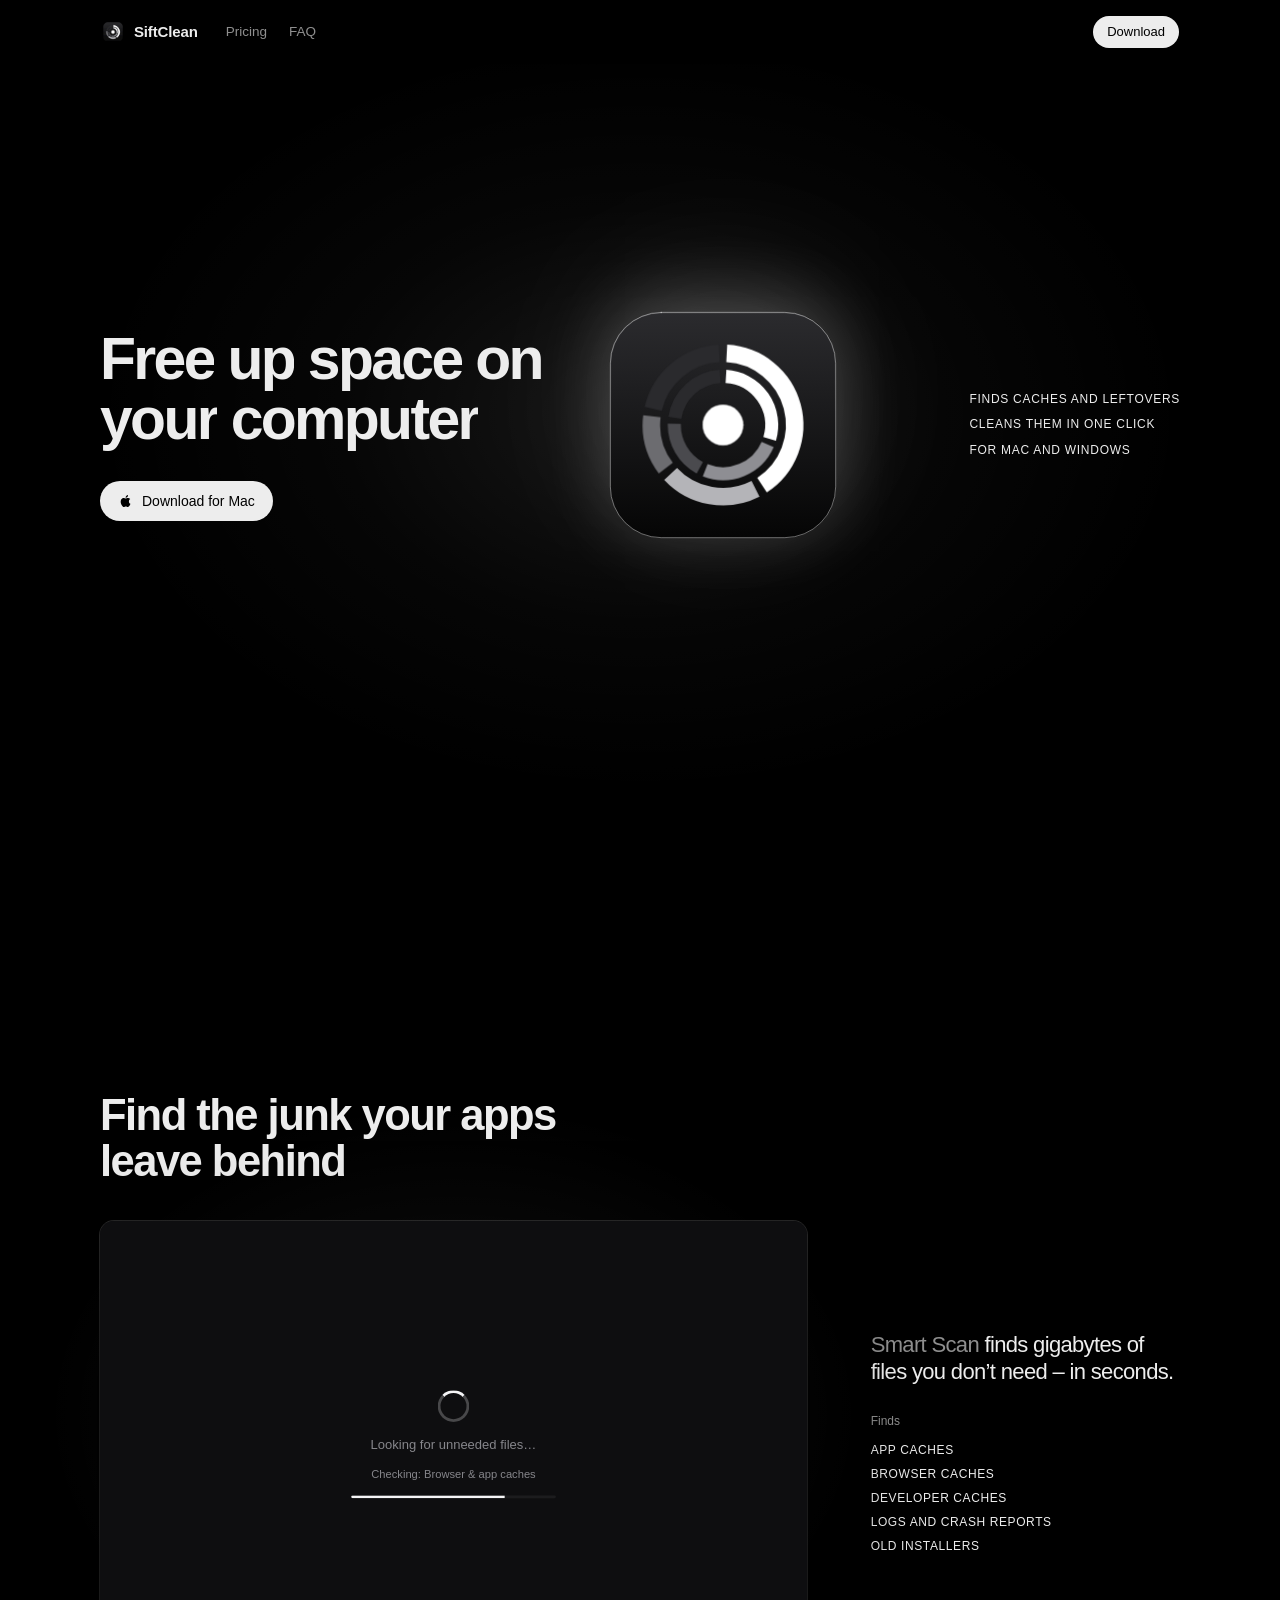
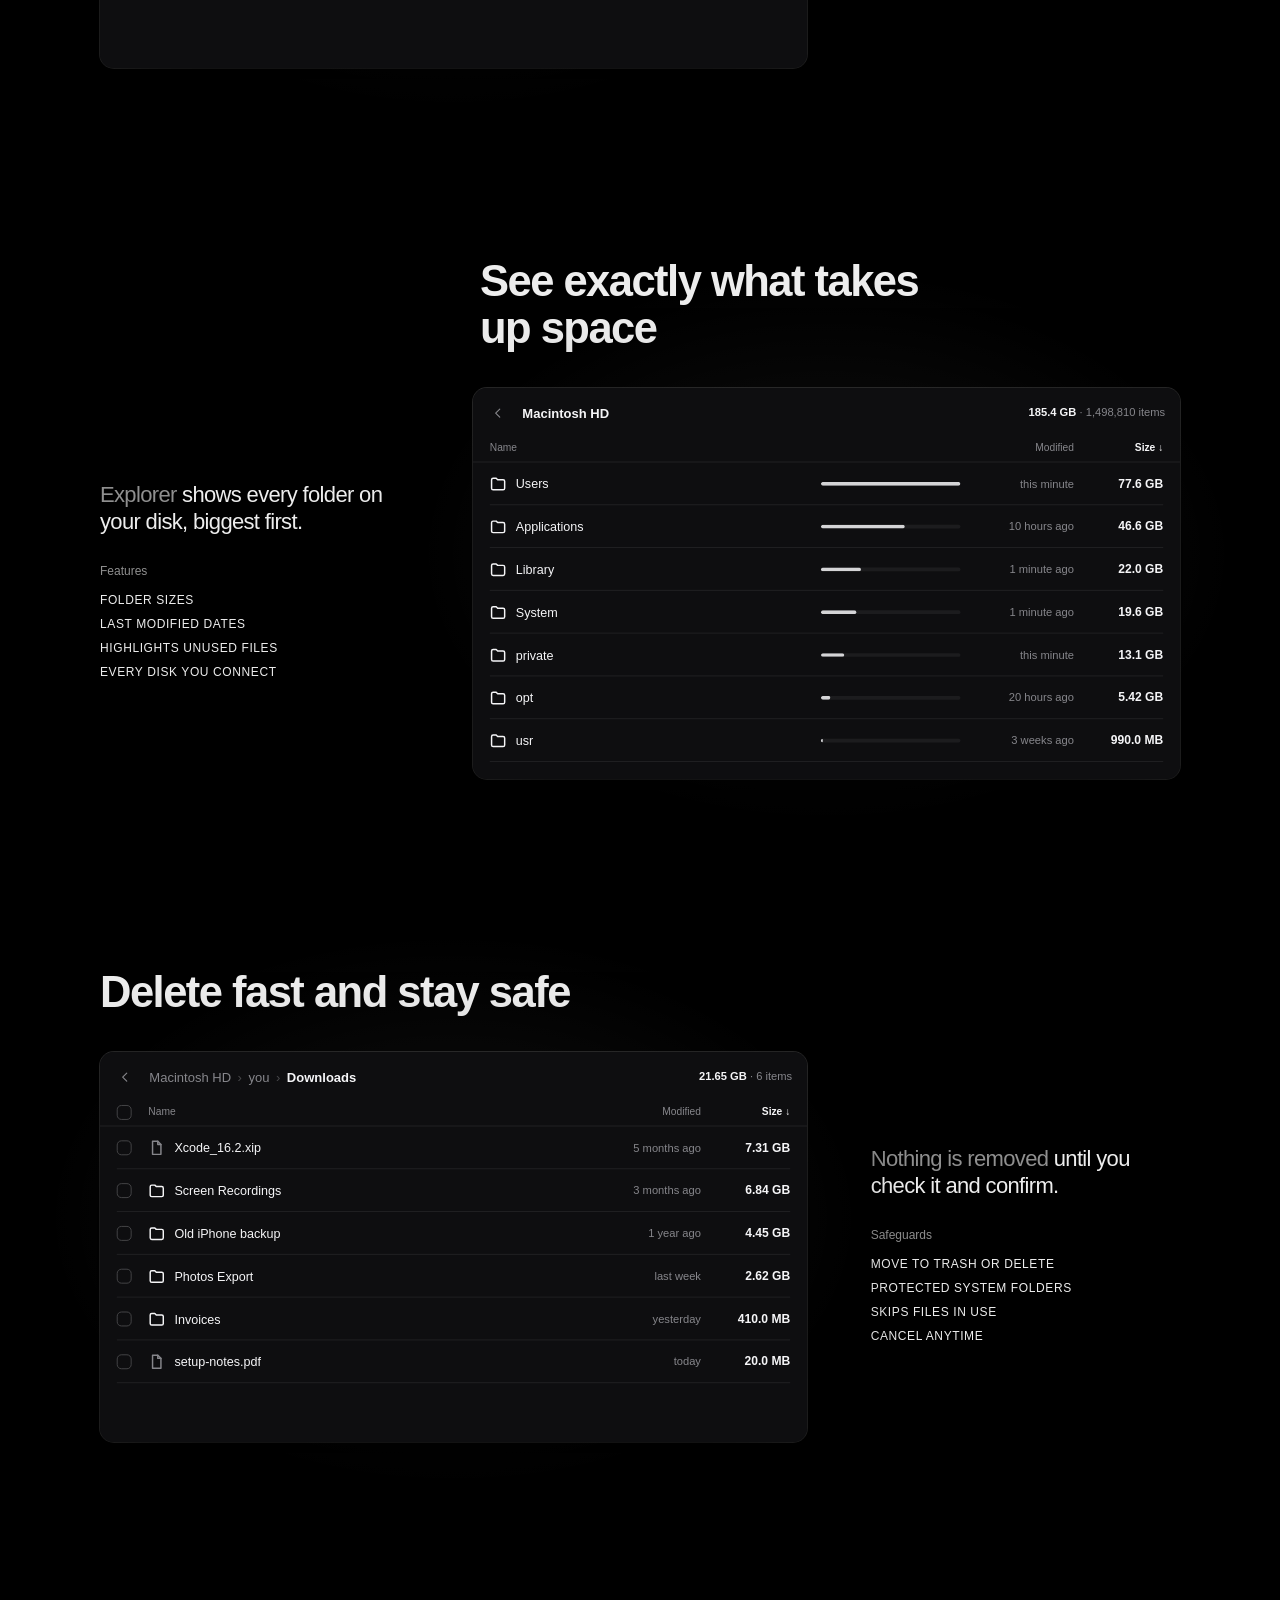
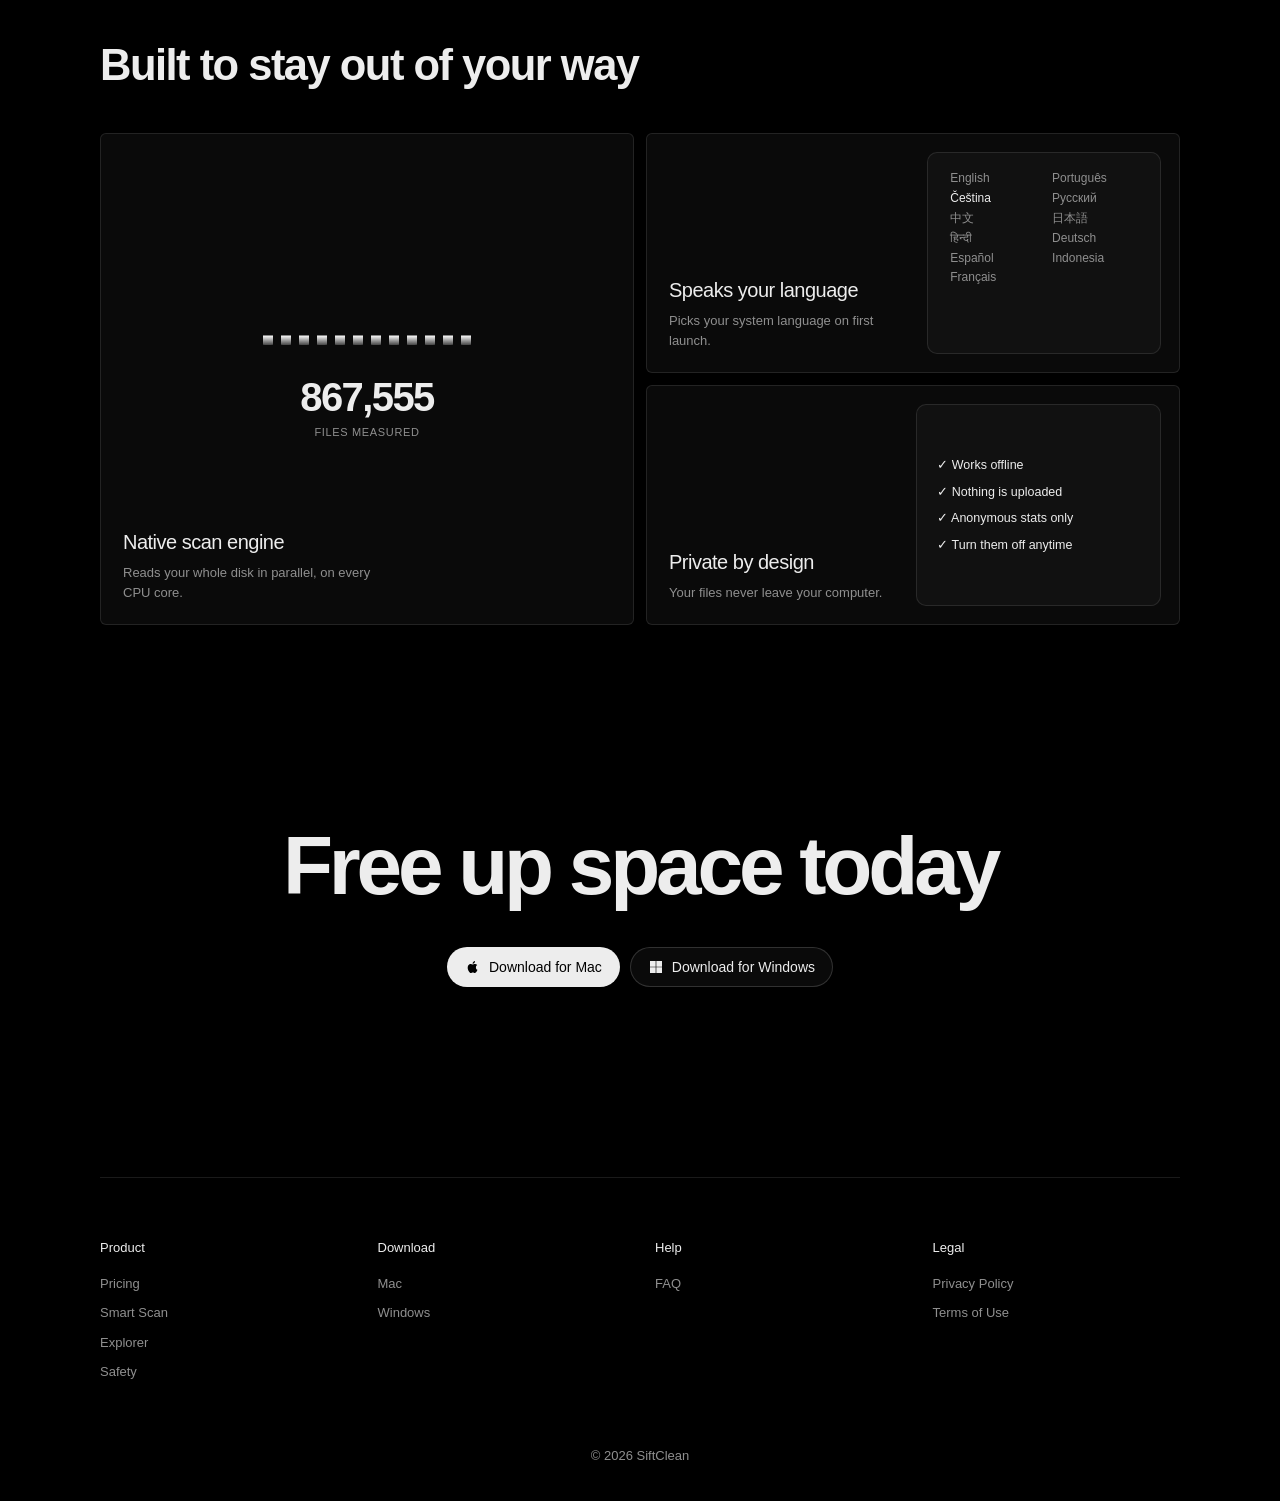
==== index.html @ 2b769341 "SiftClean website" ====
<!doctype html>
<html lang="en">
<head>
  <meta charset="utf-8">
  <meta name="viewport" content="width=device-width, initial-scale=1">
  <title>SiftClean – free up space on your computer</title>
  <meta name="description" content="SiftClean finds caches, old installers and other junk files and removes them safely. Free for Mac and Windows.">
  <meta property="og:title" content="SiftClean – free up space on your computer">
  <meta property="og:description" content="Finds junk files and removes them safely. Free for Mac and Windows.">
  <meta property="og:image" content="assets/icon.png">
  <meta name="theme-color" content="#000000">
  <link rel="icon" href="assets/favicon.png">
  <link rel="stylesheet" href="css/base.css">
  <link rel="stylesheet" href="css/site.css">
  <link rel="stylesheet" href="css/demos.css">
</head>
<body>
  <header class="nav" id="nav">
    <a class="brand" href="index.html"><img src="assets/icon.png" alt=""><span>SiftClean</span></a>
    <nav class="links">
      <a href="pricing.html">Pricing</a>
      <a href="faq.html">FAQ</a>
    </nav>
    <a class="pill solid small nav-dl" href="#">Download</a>
  </header>

  <main>
    <section class="hero wrap">
      <div class="hero-copy">
        <h1 class="split">Free up space on your computer</h1>
        <div class="get rise" style="--d:.55s">
          <a class="pill solid dl primary-dl" data-platform="mac" href="#">
            <span class="os-mac"><svg viewBox="0 0 24 24" class="fillicon"><path d="M16.37 12.6c-.02-2.3 1.88-3.4 1.96-3.46-1.07-1.56-2.73-1.78-3.32-1.8-1.41-.14-2.76.83-3.48.83-.72 0-1.82-.81-3-.79-1.54.02-2.97.9-3.76 2.28-1.6 2.78-.41 6.9 1.15 9.16.76 1.1 1.67 2.34 2.86 2.3 1.15-.05 1.58-.74 2.97-.74 1.38 0 1.77.74 2.98.72 1.23-.02 2.01-1.12 2.76-2.23.87-1.28 1.23-2.52 1.25-2.58-.03-.01-2.4-.92-2.42-3.66zM14.1 5.86c.63-.77 1.06-1.83.94-2.89-.91.04-2.01.61-2.67 1.37-.58.67-1.1 1.76-.96 2.8 1.02.08 2.06-.52 2.69-1.28z"/></svg></span>
            <span class="os-win"><svg viewBox="0 0 24 24" class="fillicon"><path d="M3 3h8.5v8.5H3zM12.5 3H21v8.5h-8.5zM3 12.5h8.5V21H3zM12.5 12.5H21V21h-8.5z"/></svg></span>
            <span class="dl-label">Download for Mac</span>
          </a>
        </div>
      </div>
      <div class="logo-anim rise" style="--d:.2s" aria-hidden="true">
        <svg viewBox="0 0 1024 1024">
          <defs>
            <linearGradient id="lgBg" x1="0" y1="0" x2="0" y2="1"><stop offset="0" stop-color="#2b2b2e"/><stop offset="1" stop-color="#050505"/></linearGradient>
            <linearGradient id="lgHl" x1="0" y1="0" x2="0" y2="1"><stop offset="0" stop-color="#fff" stop-opacity=".22"/><stop offset=".5" stop-color="#fff" stop-opacity="0"/></linearGradient>
          </defs>
          <rect x="100" y="100" width="824" height="824" rx="186" fill="url(#lgBg)"/>
          <rect x="101.5" y="101.5" width="821" height="821" rx="184.5" fill="none" stroke="url(#lgHl)" stroke-width="3"/>
          <g class="ring outer"></g>
          <g class="ring inner"></g>
          <circle class="core" cx="512" cy="512" r="74" fill="#fff"/>
        </svg>
      </div>
      <ul class="hero-tags mono rise" style="--d:.75s">
        <li>Finds caches and leftovers</li>
        <li>Cleans them in one click</li>
        <li>For Mac and Windows</li>
      </ul>
    </section>

    <section class="facts wrap">
      <div class="reveal"><svg viewBox="0 0 24 24"><rect x="3" y="4.5" width="18" height="12" rx="2"/><path d="M8 20h8M12 16.5V20"/></svg>macOS 12+</div>
      <div class="reveal"><svg viewBox="0 0 24 24"><rect x="4" y="4" width="7" height="7" rx=".6"/><rect x="13" y="4" width="7" height="7" rx=".6"/><rect x="4" y="13" width="7" height="7" rx=".6"/><rect x="13" y="13" width="7" height="7" rx=".6"/></svg>Windows 10 &amp; 11</div>
      <div class="reveal"><svg viewBox="0 0 24 24"><circle cx="12" cy="12" r="8.5"/><path d="M3.5 12h17M12 3.5c2.4 2.6 3.5 5.4 3.5 8.5s-1.1 5.9-3.5 8.5c-2.4-2.6-3.5-5.4-3.5-8.5S9.6 6.1 12 3.5z"/></svg>11 languages</div>
      <div class="reveal"><svg viewBox="0 0 24 24"><path d="M4 4l16 16M8.5 8.6A7 7 0 0 0 6.2 18H17M12 5a7 7 0 0 1 6.9 5.8A4.5 4.5 0 0 1 21 16.6"/></svg>Works offline</div>
    </section>

    <section class="feature wrap" id="smart-scan">
      <h2 class="reveal">Find the junk your apps leave behind</h2>
      <div class="feature-body">
        <div class="glow-box reveal">
          <div class="aw-fit"><div class="aw" id="smartDemo"></div></div>
        </div>
        <div class="feature-side reveal">
          <p class="claim"><span>Smart Scan</span> finds gigabytes of files you don’t need – in seconds.</p>
          <span class="label">Finds</span>
          <ul class="mono"><li>App caches</li><li>Browser caches</li><li>Developer caches</li><li>Logs and crash reports</li><li>Old installers</li></ul>
        </div>
      </div>
    </section>

    <section class="feature flip wrap" id="explorer">
      <h2 class="reveal">See exactly what takes up space</h2>
      <div class="feature-body">
        <div class="feature-side reveal">
          <p class="claim"><span>Explorer</span> shows every folder on your disk, biggest first.</p>
          <span class="label">Features</span>
          <ul class="mono"><li>Folder sizes</li><li>Last modified dates</li><li>Highlights unused files</li><li>Every disk you connect</li></ul>
        </div>
        <div class="glow-box reveal">
          <div class="aw-fit"><div class="aw" id="exDemo"></div></div>
        </div>
      </div>
    </section>

    <section class="feature wrap" id="safety">
      <h2 class="reveal">Delete fast and stay safe</h2>
      <div class="feature-body">
        <div class="glow-box reveal">
          <div class="aw-fit"><div class="aw" id="delDemo"></div></div>
        </div>
        <div class="feature-side reveal">
          <p class="claim"><span>Nothing is removed</span> until you check it and confirm.</p>
          <span class="label">Safeguards</span>
          <ul class="mono"><li>Move to Trash or delete</li><li>Protected system folders</li><li>Skips files in use</li><li>Cancel anytime</li></ul>
        </div>
      </div>
    </section>

    <section class="more wrap">
      <h2 class="reveal">Built to stay out of your way</h2>
      <div class="bento">
        <div class="tile big reveal" id="speedTile">
          <div class="speed-art" aria-hidden="true"><div class="cores"></div><div class="count mono"><b id="fileCount">0</b><span>files measured</span></div></div>
          <div class="tile-copy"><b>Native scan engine</b><span>Reads your whole disk in parallel, on every CPU core.</span></div>
        </div>
        <div class="tile reveal">
          <div class="tile-copy"><b>Speaks your language</b><span>Picks your system language on first launch.</span></div>
          <ul class="lang-list mono" id="langList"><li>English</li><li>Čeština</li><li>中文</li><li>हिन्दी</li><li>Español</li><li>Français</li><li>Português</li><li>Русский</li><li>日本語</li><li>Deutsch</li><li>Indonesia</li></ul>
        </div>
        <div class="tile reveal">
          <div class="tile-copy"><b>Private by design</b><span>Your files never leave your computer.</span></div>
          <div class="checks mono"><span>✓ Works offline</span><span>✓ Nothing is uploaded</span><span>✓ Anonymous stats only</span><span>✓ Turn them off anytime</span></div>
        </div>
      </div>
    </section>

    <section class="cta-final wrap" id="download">
      <h2 class="reveal">Free up space today</h2>
      <div class="cta reveal">
        <a class="pill solid dl" data-platform="mac" href="#"><svg viewBox="0 0 24 24" class="fillicon"><path d="M16.37 12.6c-.02-2.3 1.88-3.4 1.96-3.46-1.07-1.56-2.73-1.78-3.32-1.8-1.41-.14-2.76.83-3.48.83-.72 0-1.82-.81-3-.79-1.54.02-2.97.9-3.76 2.28-1.6 2.78-.41 6.9 1.15 9.16.76 1.1 1.67 2.34 2.86 2.3 1.15-.05 1.58-.74 2.97-.74 1.38 0 1.77.74 2.98.72 1.23-.02 2.01-1.12 2.76-2.23.87-1.28 1.23-2.52 1.25-2.58-.03-.01-2.4-.92-2.42-3.66zM14.1 5.86c.63-.77 1.06-1.83.94-2.89-.91.04-2.01.61-2.67 1.37-.58.67-1.1 1.76-.96 2.8 1.02.08 2.06-.52 2.69-1.28z"/></svg>Download for Mac</a>
        <a class="pill ghost dl" data-platform="win" href="#"><svg viewBox="0 0 24 24" class="fillicon"><path d="M3 3h8.5v8.5H3zM12.5 3H21v8.5h-8.5zM3 12.5h8.5V21H3zM12.5 12.5H21V21h-8.5z"/></svg>Download for Windows</a>
      </div>
      <div class="social mono hidden" id="publicStats"></div>
    </section>
  </main>

  <footer class="footer wrap">
    <div class="foot-cols">
      <div><b>Product</b><a href="pricing.html">Pricing</a><a href="index.html#smart-scan">Smart Scan</a><a href="index.html#explorer">Explorer</a><a href="index.html#safety">Safety</a></div>
      <div><b>Download</b><a class="dl" data-platform="mac" href="#">Mac</a><a class="dl" data-platform="win" href="#">Windows</a></div>
      <div><b>Help</b><a href="faq.html">FAQ</a><a data-contact-line data-contact href="#">Contact</a></div>
      <div><b>Legal</b><a href="privacy.html">Privacy Policy</a><a href="terms.html">Terms of Use</a></div>
    </div>
    <div class="foot-bottom"><span class="copy">© 2026 SiftClean</span></div>
  </footer>
  <script src="js/config.js"></script>
  <script src="js/site.js"></script>
  <script src="js/demos.js"></script>
</body>
</html>
---- css/base.css ----
:root {
  --bg: #000;
  --card: #0e0e10;
  --raised: #1c1c1e;
  --line: rgba(255, 255, 255, .09);
  --text: #f5f5f7;
  --muted: #86868b;
  --faint: #48484a;
  --inverse: #000;
  --red: #ff453a;
  --blur: rgba(22, 22, 24, .72);
  --shadow: 0 30px 80px rgba(0, 0, 0, .55);
}
@media (prefers-color-scheme: light) {
  :root {
    --bg: #fff;
    --card: #f5f5f7;
    --raised: #e8e8ed;
    --line: rgba(0, 0, 0, .08);
    --text: #1d1d1f;
    --muted: #6e6e73;
    --faint: #c7c7cc;
    --inverse: #fff;
    --red: #ff3b30;
    --blur: rgba(255, 255, 255, .75);
    --shadow: 0 30px 80px rgba(0, 0, 0, .14);
  }
}
* { box-sizing: border-box; }
html { scroll-behavior: smooth; }
body {
  margin: 0;
  background: var(--bg);
  color: var(--text);
  font: 16px/1.5 -apple-system, BlinkMacSystemFont, "SF Pro Text", "Segoe UI Variable Text", "Segoe UI", "Helvetica Neue", sans-serif;
  -webkit-font-smoothing: antialiased;
}
a { color: inherit; text-decoration: none; }
svg { fill: none; stroke: currentColor; stroke-width: 1.6; stroke-linecap: round; stroke-linejoin: round; }
button, input { font: inherit; color: inherit; }
.btn {
  display: inline-flex;
  align-items: center;
  justify-content: center;
  gap: 9px;
  height: 46px;
  padding: 0 22px;
  border-radius: 12px;
  border: none;
  cursor: pointer;
  font-weight: 600;
  font-size: 15px;
  transition: transform .15s, opacity .15s, background .2s;
}
.btn svg { width: 18px; height: 18px; }
.btn:active { transform: scale(.97); }
.btn.solid { background: var(--text); color: var(--inverse); }
.btn.solid:hover { opacity: .88; }
.btn.plain { background: var(--raised); color: var(--text); }
.btn.plain:hover { filter: brightness(1.12); }
.btn.small { height: 34px; padding: 0 14px; font-size: 13px; border-radius: 9px; }
.spinner { width: 18px; height: 18px; border-radius: 50%; border: 2px solid var(--faint); border-top-color: var(--text); animation: spin .8s linear infinite; }
@keyframes spin { to { transform: rotate(360deg); } }
@keyframes rise { from { opacity: 0; transform: translateY(18px); } }
---- css/site.css ----
:root {
  color-scheme: dark;
  --bg: #000;
  --card: #0a0a0a;
  --raised: #171717;
  --line: rgba(255, 255, 255, .1);
  --line-strong: rgba(255, 255, 255, .16);
  --text: #ededed;
  --muted: #8f8f8f;
  --faint: #3d3d3d;
  --inverse: #000;
  --red: #ff453a;
  --blur: rgba(10, 10, 10, .72);
  --shadow: 0 30px 80px rgba(0, 0, 0, .6);
  --font: -apple-system, BlinkMacSystemFont, "SF Pro Text", "Segoe UI Variable Text", "Segoe UI", "Helvetica Neue", sans-serif;
  --mono: var(--font);
  --ease: cubic-bezier(.2, .8, .2, 1);
}
body { background: var(--bg); overflow-x: hidden; font-family: var(--font); }
.hidden { display: none !important; }
.mono { font-family: var(--mono); }
.fillicon { fill: currentColor; stroke: none; }
.wrap { width: min(1080px, calc(100% - 48px)); margin: 0 auto; }
h1 { font-size: clamp(40px, 4.6vw, 60px); line-height: 1.02; letter-spacing: -.045em; font-weight: 600; margin: 0; }
h2 { font-size: clamp(30px, 3.4vw, 44px); line-height: 1.08; letter-spacing: -.035em; font-weight: 600; margin: 0; }
.pill { display: inline-flex; align-items: center; justify-content: center; gap: 8px; height: 40px; padding: 0 18px; border-radius: 999px; font-size: 14px; font-weight: 500; white-space: nowrap; transition: background .2s, border-color .2s, transform .15s, opacity .15s; }
.pill svg { width: 16px; height: 16px; }
.pill:active { transform: scale(.97); }
.pill.solid { background: var(--text); color: var(--inverse); }
.pill.solid:hover { background: #fff; }
.pill.ghost { color: var(--text); background: #0a0a0a; box-shadow: inset 0 0 0 1px var(--line-strong); }
.pill.ghost:hover { background: var(--raised); }
.pill.small { height: 32px; padding: 0 14px; font-size: 13px; }
.nav { position: sticky; top: 0; z-index: 20; display: flex; align-items: center; gap: 10px; height: 64px; width: 100%; margin: 0 auto; padding: 0 max(24px, calc((100vw - 1080px) / 2)); background: rgba(0, 0, 0, .6); backdrop-filter: blur(20px) saturate(1.5); -webkit-backdrop-filter: blur(20px) saturate(1.5); border: 1px solid transparent; animation: navIn .7s var(--ease) both; transition: top .55s var(--ease), width .55s var(--ease), height .55s var(--ease), padding .55s var(--ease), border-radius .55s var(--ease), border-color .4s, box-shadow .55s, background .4s; }
.nav.scrolled { top: 12px; width: min(860px, calc(100% - 32px)); height: 54px; padding: 0 10px 0 16px; border-radius: 14px; border-color: var(--line); background: var(--blur); box-shadow: 0 18px 50px rgba(0, 0, 0, .5); }
@keyframes navIn { from { transform: translateY(-100%); opacity: 0; } }
.brand { display: flex; align-items: center; gap: 9px; font-weight: 600; letter-spacing: -.01em; font-size: 15px; margin-right: 18px; }
.brand img { width: 24px; height: 24px; transition: transform .5s var(--ease); }
.brand:hover img { transform: rotate(-20deg) scale(1.08); }
.links { display: flex; gap: 22px; font-size: 13.5px; color: var(--muted); margin-right: auto; }
.links a { transition: color .2s; }
.links a:hover, .links a.on { color: var(--text); }
.hero { position: relative; display: grid; grid-template-columns: minmax(0, 1.6fr) auto minmax(0, 1fr); align-items: center; gap: 40px; min-height: min(78vh, 720px); padding: 60px 0 40px; }
.hero::before { content: ""; position: absolute; z-index: -1; left: 50%; top: 50%; width: 1100px; height: 760px; transform: translate(-50%, -50%); background: radial-gradient(closest-side, rgba(255, 255, 255, .09), rgba(255, 255, 255, .025) 55%, transparent); pointer-events: none; }
.hero-copy h1 { max-width: 9em; }
.get { display: flex; flex-wrap: wrap; gap: 10px; margin-top: 32px; }
.os-mac, .os-win { display: inline-flex; }
.primary-dl .os-win { display: none; }
.primary-dl.win .os-win { display: inline-flex; }
.primary-dl.win .os-mac { display: none; }
.logo-anim { position: relative; width: 280px; height: 280px; }
.logo-anim::before { content: ""; position: absolute; inset: 9.8%; border-radius: 22.6%; box-shadow: 0 -10px 70px rgba(255, 255, 255, .22), 0 -30px 160px rgba(255, 255, 255, .1); }
.logo-anim svg { position: relative; width: 100%; height: 100%; display: block; }
.logo-anim .ring path { stroke-linecap: butt; }
.logo-anim .ring { transform-box: view-box; transform-origin: 512px 512px; }
.logo-anim .outer { animation: ringSpin 16s linear infinite; }
.logo-anim .inner { animation: ringSpin 11s linear infinite reverse; }
.logo-anim .ring path { animation: segIn 1s var(--ease) both; animation-delay: calc(.35s + var(--i) * .12s); }
.logo-anim .inner path { animation-delay: calc(.6s + var(--i) * .12s); }
.logo-anim .core { transform-box: fill-box; transform-origin: center; animation: corePulse 3.2s ease-in-out infinite; }
@keyframes ringSpin { to { transform: rotate(360deg); } }
@keyframes segIn { from { opacity: 0; } }
@keyframes corePulse { 50% { transform: scale(.88); } }
.hero-tags { justify-self: end; list-style: none; margin: 0; padding: 0; font-size: 12px; line-height: 2.1; letter-spacing: .06em; text-transform: uppercase; color: var(--text); }
.facts { display: flex; justify-content: space-between; flex-wrap: wrap; gap: 28px 40px; padding: 70px 0 40px; color: #cfcfcf; font-size: 17px; font-weight: 600; letter-spacing: -.02em; }
.facts div { display: flex; align-items: center; gap: 10px; }
.facts svg { width: 22px; height: 22px; stroke-width: 1.7; }
.feature { padding-top: 190px; }
.feature h2 { max-width: 11em; }
.feature.flip h2 { margin-left: calc(100% / 12 * 4 + 20px); }
.feature-body { display: grid; grid-template-columns: repeat(12, 1fr); gap: 40px; align-items: center; margin-top: 36px; }
.feature .glow-box { grid-column: 1 / span 8; }
.feature .feature-side { grid-column: 9 / span 4; padding-left: 24px; }
.feature.flip .feature-side { grid-column: 1 / span 4; grid-row: 1; padding: 0 24px 0 0; }
.feature.flip .glow-box { grid-column: 5 / span 8; }
.glow-box { position: relative; }
.glow-box::before { content: ""; position: absolute; z-index: -1; inset: -120px -80px -60px -80px; background: radial-gradient(closest-side, rgba(255, 255, 255, .07), transparent); pointer-events: none; }
.claim { font-size: 22px; line-height: 1.22; letter-spacing: -.03em; font-weight: 500; margin: 0 0 26px; }
.claim span { color: var(--muted); }
.label { display: block; font-size: 12px; color: var(--muted); margin-bottom: 8px; }
.feature-side ul { list-style: none; margin: 0; padding: 0; font-size: 12px; line-height: 2; letter-spacing: .05em; text-transform: uppercase; }
.more { padding-top: 200px; }
.bento { display: grid; grid-template-columns: 1fr 1fr; grid-template-rows: 1fr 1fr; gap: 12px; margin-top: 44px; }
.tile { position: relative; display: flex; min-height: 240px; border: 1px solid var(--line); border-radius: 6px; background: var(--card); overflow: hidden; transition: border-color .3s, opacity .9s var(--ease), transform .9s var(--ease), filter .9s; }
.tile:hover { border-color: var(--line-strong); }
.tile.big { grid-row: span 2; flex-direction: column; justify-content: flex-end; }
.tile-copy { display: flex; flex-direction: column; justify-content: flex-end; gap: 6px; padding: 22px; max-width: 300px; font-size: 13px; color: var(--muted); }
.tile-copy b { color: var(--text); font-size: 20px; font-weight: 500; letter-spacing: -.025em; }
.cta-final { display: flex; flex-direction: column; align-items: center; text-align: center; padding: 200px 0 190px; }
.cta-final h2 { font-size: clamp(44px, 6.4vw, 84px); letter-spacing: -.05em; line-height: 1; margin-bottom: 40px; }
.cta { display: flex; flex-wrap: wrap; gap: 10px; justify-content: center; }
.social { display: flex; gap: 48px; justify-content: center; margin-top: 56px; font-size: 12px; text-transform: uppercase; letter-spacing: .06em; color: var(--muted); }
.social b { display: block; margin-bottom: 4px; color: var(--text); font-size: 30px; font-weight: 600; line-height: 1.1; letter-spacing: -.035em; text-transform: none; }
.footer { padding: 60px 0 36px; border-top: 1px solid var(--line); font-size: 13px; color: var(--muted); }
.foot-cols { display: grid; grid-template-columns: repeat(4, 1fr); gap: 30px; }
.foot-cols div { display: flex; flex-direction: column; gap: 10px; align-items: flex-start; }
.foot-cols b { color: var(--text); font-weight: 500; margin-bottom: 6px; }
.foot-cols a { transition: color .2s; }
.foot-cols a:hover { color: var(--text); }
.foot-bottom { display: flex; justify-content: center; margin-top: 64px; }
.doc { max-width: 760px; padding: 80px 0 120px; }
.doc h1 { font-size: clamp(36px, 4.6vw, 52px); }
.doc .updated { color: var(--muted); font-size: 14px; margin: 16px 0 40px; }
.doc h2 { font-size: 22px; letter-spacing: -.02em; margin: 44px 0 12px; }
.doc p, .doc li { color: var(--muted); font-size: 16px; line-height: 1.7; }
.doc li { margin-bottom: 6px; }
.doc strong { color: var(--text); font-weight: 600; }
.doc a { text-decoration: underline; text-underline-offset: 3px; }
.doc table { width: 100%; border-collapse: collapse; margin: 10px 0; font-size: 14.5px; }
.doc td, .doc th { text-align: left; padding: 12px 10px 12px 0; border-bottom: 1px solid var(--line); vertical-align: top; }
.doc th { color: var(--text); font-weight: 600; }
.doc td { color: var(--muted); }
.faq-group { margin-top: 48px; }
.faq-group h2 { font: 500 12px var(--mono); text-transform: uppercase; letter-spacing: .08em; color: var(--muted); margin: 0 0 6px; }
.faq-group details { border-bottom: 1px solid var(--line); }
.faq-group summary { list-style: none; cursor: pointer; padding: 20px 0; font-size: 17px; font-weight: 500; display: flex; justify-content: space-between; gap: 20px; }
.faq-group summary::-webkit-details-marker { display: none; }
.faq-group summary::after { content: "+"; font-weight: 300; font-size: 22px; line-height: 1; color: var(--muted); transition: transform .25s; }
.faq-group details[open] summary::after { transform: rotate(45deg); }
.faq-group details p { margin: 0 0 20px; }
.split .w { display: inline-block; overflow: hidden; vertical-align: top; padding-bottom: .08em; margin-bottom: -.08em; }
.split .w > span { display: inline-block; animation: wordUp .9s var(--ease) both; animation-delay: calc(.15s + var(--i) * 70ms); }
@keyframes wordUp { from { transform: translateY(105%); opacity: 0; filter: blur(6px); } }
.rise { animation: riseIn 1s var(--ease) both; animation-delay: var(--d, 0s); }
@keyframes riseIn { from { opacity: 0; transform: translateY(18px); filter: blur(6px); } }
.reveal { opacity: 0; transform: translateY(28px); filter: blur(4px); transition: opacity .9s var(--ease), transform .9s var(--ease), filter .9s; }
.reveal.in { opacity: 1; transform: none; filter: none; }
.dl-modal { position: fixed; inset: 0; z-index: 100; display: grid; place-items: center; padding: 24px; background: rgba(0, 0, 0, .6); backdrop-filter: blur(10px); -webkit-backdrop-filter: blur(10px); opacity: 0; transition: opacity .25s; }
.dl-modal.open { opacity: 1; }
.dl-card { width: min(440px, 100%); padding: 36px 32px 26px; border-radius: 14px; text-align: center; background: var(--card); box-shadow: var(--shadow), inset 0 0 0 1px var(--line-strong); transform: translateY(16px) scale(.96); transition: transform .4s cubic-bezier(.2, .9, .25, 1.15); }
.dl-modal.open .dl-card { transform: none; }
.dl-card h2 { font-size: 24px; margin: 22px 0 6px; }
.dl-sub { color: var(--muted); margin: 0; }
.dl-icon { position: relative; width: 84px; height: 84px; margin: 0 auto; border-radius: 50%; background: var(--raised); display: grid; place-items: center; overflow: hidden; }
.dl-ring { position: absolute; inset: 0; width: 100%; height: 100%; transform: rotate(-90deg); }
.dl-ring circle { fill: none; stroke: var(--text); stroke-width: 3; stroke-dasharray: 176; stroke-dashoffset: 176; }
.dl-modal.open .dl-ring circle { animation: ringFill 1.8s cubic-bezier(.4, 0, .2, 1) forwards; }
@keyframes ringFill { to { stroke-dashoffset: 0; } }
.dl-arrow { width: 34px; height: 34px; stroke-width: 2; position: relative; z-index: 1; }
.dl-modal.open .dl-arrow { animation: arrowDrop 1s cubic-bezier(.4, 0, .2, 1) infinite; }
@keyframes arrowDrop { 0% { transform: translateY(-18px); opacity: 0; } 30% { opacity: 1; } 70% { transform: translateY(2px); opacity: 1; } 100% { transform: translateY(14px); opacity: 0; } }
.dl-tray { position: absolute; left: 26px; right: 26px; bottom: 22px; height: 2px; border-radius: 1px; background: var(--text); }
.dl-check { position: absolute; width: 38px; height: 38px; stroke-width: 2.4; opacity: 0; }
.dl-check path { stroke-dasharray: 22; stroke-dashoffset: 22; }
.dl-card.done .dl-arrow, .dl-card.done .dl-tray { opacity: 0; animation: none; transition: opacity .2s; }
.dl-card.done .dl-icon { background: var(--text); color: var(--inverse); transition: background .3s; }
.dl-card.done .dl-ring { opacity: 0; transition: opacity .2s; }
.dl-card.done .dl-check { opacity: 1; }
.dl-card.done .dl-check path { animation: checkDraw .45s .1s cubic-bezier(.4, 0, .2, 1) forwards; }
@keyframes checkDraw { to { stroke-dashoffset: 0; } }
.dl-card.idle .dl-arrow { animation: none; }
.dl-card.idle .dl-ring { opacity: 0; }
.dl-steps { text-align: left; margin: 24px 0 0; padding: 18px 18px 18px 38px; border-radius: 8px; background: #000; box-shadow: inset 0 0 0 1px var(--line); color: var(--muted); font-size: 14.5px; line-height: 1.55; }
.dl-steps:empty { display: none; }
.dl-steps li + li { margin-top: 8px; }
.dl-steps b { color: var(--text); font-weight: 600; }
.dl-modal.open .dl-steps li { animation: riseIn .5s both; }
.dl-modal.open .dl-steps li:nth-child(1) { animation-delay: .3s; }
.dl-modal.open .dl-steps li:nth-child(2) { animation-delay: .4s; }
.dl-modal.open .dl-steps li:nth-child(3) { animation-delay: .5s; }
.dl-actions { display: flex; flex-direction: column; align-items: center; gap: 16px; margin-top: 24px; }
.dl-actions .btn { width: 100%; border-radius: 999px; height: 42px; }
.dl-retry { font-size: 13px; color: var(--muted); text-decoration: underline; text-underline-offset: 3px; text-decoration-color: var(--faint); }
.dl-retry:hover { color: var(--text); }
@media (max-width: 900px) {
  .links { display: none; }
  .nav .nav-dl { margin-left: auto; }
  .hero { grid-template-columns: 1fr; justify-items: center; text-align: center; gap: 56px; padding: 90px 0 30px; min-height: 0; }
  .hero-copy { display: flex; flex-direction: column; align-items: center; }
  .get { justify-content: center; }
  .logo-anim { grid-row: 1; width: 180px; height: 180px; }
  .hero-tags { justify-self: center; }
  .facts { justify-content: center; font-size: 15px; }
  .feature { padding-top: 130px; }
  .feature.flip h2 { margin-left: 0; }
  .feature-body { grid-template-columns: 1fr; gap: 36px; }
  .feature .glow-box, .feature .feature-side, .feature.flip .glow-box, .feature.flip .feature-side { grid-column: 1; grid-row: auto; padding: 0; }
  .feature.flip .feature-side { order: 2; }
  .more { padding-top: 130px; }
  .bento { grid-template-columns: 1fr; grid-template-rows: none; }
  .tile.big { grid-row: auto; min-height: 380px; }
  .cta-final { padding: 140px 0; }
  .foot-cols { grid-template-columns: 1fr 1fr; }
  .social { gap: 28px; }
}
@media (prefers-reduced-motion: reduce) {
  .nav, .split .w > span, .rise, .logo-anim .ring, .logo-anim .ring path, .logo-anim .core, .dl-modal.open .dl-arrow, .dl-modal.open .dl-steps li { animation: none; }
  .nav { transition: none; }
  .reveal { opacity: 1; transform: none; filter: none; transition: none; }
  .dl-modal.open .dl-ring circle { animation: none; stroke-dashoffset: 0; }
}
.pricing { display: flex; flex-direction: column; align-items: center; text-align: center; padding: 110px 0 140px; }
.pr-lead { color: var(--muted); font-size: 18px; margin: 18px 0 32px; max-width: 520px; }
.bill { display: flex; padding: 3px; border-radius: 999px; background: var(--raised); box-shadow: inset 0 0 0 1px var(--line); }
.bill button { border: none; background: none; color: var(--muted); padding: 8px 18px; border-radius: 999px; font-size: 14px; font-weight: 500; cursor: pointer; transition: background .2s, color .2s; }
.bill button.on { background: var(--text); color: var(--inverse); }
.plans { display: grid; grid-template-columns: repeat(3, 1fr); gap: 14px; width: 100%; margin-top: 48px; text-align: left; }
.plan { display: flex; flex-direction: column; padding: 28px 24px; border-radius: 16px; background: var(--card); border: 1px solid var(--line); transition: border-color .3s, opacity .9s var(--ease), transform .9s var(--ease), filter .9s; }
.plan:hover { border-color: var(--line-strong); }
.plan.hot { border-color: rgba(255, 255, 255, .55); box-shadow: 0 0 80px rgba(255, 255, 255, .06); }
.plan-name { display: flex; align-items: center; justify-content: space-between; font-weight: 700; letter-spacing: .08em; font-size: 14px; }
.plan-name em { font-style: normal; font-size: 11px; font-weight: 600; letter-spacing: .02em; padding: 3px 9px; border-radius: 999px; background: var(--text); color: var(--inverse); }
.plan > p { color: var(--muted); font-size: 14px; margin: 6px 0 0; }
.plan-price { display: flex; align-items: baseline; gap: 8px; margin: 26px 0 22px; }
.plan-price b { font-size: 44px; font-weight: 600; letter-spacing: -.04em; font-variant-numeric: tabular-nums; }
.plan-price span { color: var(--muted); font-size: 14px; }
.plan .pill { width: 100%; }
.plan .pill.soon { opacity: .5; cursor: default; }
.plan ul { list-style: none; margin: 26px 0 0; padding: 0; display: flex; flex-direction: column; gap: 11px; font-size: 14.5px; }
.plan li { display: flex; gap: 10px; align-items: flex-start; }
.plan li svg { width: 16px; height: 16px; stroke-width: 1.8; flex-shrink: 0; margin-top: 2px; }
.plan li.lead { color: var(--muted); font-size: 13px; }
.plan li.dev { font-weight: 600; }
.pr-note { color: var(--muted); font-size: 13px; margin-top: 36px; max-width: 620px; }
@media (max-width: 900px) {
  .plans { grid-template-columns: 1fr; }
  .pricing { padding-top: 70px; }
}
.plan .pill.busy { opacity: .6; pointer-events: none; }
.thanks { display: flex; flex-direction: column; align-items: center; text-align: center; padding: 90px 0 130px; }
.th-icon { width: 64px; height: 64px; margin-bottom: 26px; }
.th-icon svg { width: 100%; height: 100%; stroke-width: 1.6; }
.th-icon circle { stroke-dasharray: 107; stroke-dashoffset: 107; animation: draw .7s .2s forwards; }
.th-icon path { stroke-dasharray: 24; stroke-dashoffset: 24; animation: draw .4s .75s forwards; }
@keyframes draw { to { stroke-dashoffset: 0; } }
.key-card { display: flex; flex-direction: column; align-items: center; gap: 16px; width: min(560px, 100%); padding: 26px; border-radius: 16px; background: var(--card); border: 1px solid var(--line-strong); }
.key-label { color: var(--muted); font-size: 12px; text-transform: uppercase; letter-spacing: .08em; }
.key-box { display: flex; align-items: center; justify-content: center; gap: 12px; width: 100%; min-height: 56px; padding: 8px 8px 8px 18px; border-radius: 12px; background: #000; border: 1px solid var(--line); }
.key-box code { flex: 1; font: 600 17px ui-monospace, "SF Mono", Menlo, Consolas, monospace; letter-spacing: .04em; text-align: left; word-break: break-all; user-select: all; }
.key-box:not(.ready) code { display: none; }
.key-box.ready .key-wait, .key-box.failed .key-wait { display: none; }
.key-box.failed::after { content: "–"; color: var(--muted); }
.key-wait { display: flex; gap: 6px; }
.key-wait i { width: 7px; height: 7px; border-radius: 50%; background: var(--muted); animation: dot 1.2s ease-in-out infinite; }
.key-wait i:nth-child(2) { animation-delay: .15s; }
.key-wait i:nth-child(3) { animation-delay: .3s; }
@keyframes dot { 40% { transform: translateY(-5px); background: var(--text); } }
.key-copy { display: inline-flex; align-items: center; gap: 7px; height: 38px; padding: 0 14px; border: none; border-radius: 9px; background: var(--raised); color: var(--text); font-size: 13px; font-weight: 500; cursor: pointer; transition: background .2s; }
.key-copy:hover { background: #262626; }
.key-copy svg { width: 15px; height: 15px; }
.key-copy.done { background: var(--text); color: var(--inverse); }
.key-card .pill { width: 100%; }
.key-note { color: var(--muted); font-size: 14px; margin: 0; }
.key-note b { color: var(--text); }
.th-steps { list-style: none; counter-reset: s; display: grid; grid-template-columns: repeat(3, 1fr); gap: 28px; width: min(760px, 100%); margin: 56px 0 0; padding: 0; text-align: left; }
.th-steps li { counter-increment: s; display: flex; flex-direction: column; gap: 4px; padding-top: 16px; border-top: 1px solid var(--line-strong); font-size: 14px; color: var(--muted); }
.th-steps li::before { content: counter(s); color: var(--text); font-weight: 600; font-size: 13px; }
.th-steps b { color: var(--text); font-weight: 600; font-size: 15px; }
.th-steps a { color: var(--text); text-decoration: underline; text-underline-offset: 3px; }
@media (max-width: 760px) { .th-steps { grid-template-columns: 1fr; } }
.nf { display: flex; flex-direction: column; align-items: center; text-align: center; min-height: calc(100vh - 220px); justify-content: center; padding: 60px 0 80px; }
.nf-code { position: relative; display: flex; align-items: center; gap: 10px; margin-bottom: 36px; font-size: clamp(120px, 18vw, 220px); font-weight: 600; letter-spacing: -.06em; line-height: 1; }
.nf-code::before { content: ""; position: absolute; z-index: -1; left: 50%; top: 50%; width: 140%; height: 160%; transform: translate(-50%, -50%); background: radial-gradient(closest-side, rgba(255, 255, 255, .08), transparent); pointer-events: none; }
.nf-code .logo-anim { width: .95em; height: .95em; }
.nf .cta { margin-top: 8px; }
.nf + .footer { border-top: none; padding-top: 0; }
---- css/demos.css ----
.aw-fit { position: relative; width: 100%; overflow: hidden; border-radius: 14px; background: #0e0e10; box-shadow: 0 40px 100px rgba(0, 0, 0, .7), 0 0 0 1px var(--line-strong); }
.aw { --track: #1c1c1e; --raised: #1c1c1e; --card: #0e0e10; --line: rgba(255, 255, 255, .08); --hover: rgba(255, 255, 255, .04); --selected: rgba(255, 255, 255, .09); --text: #f5f5f7; --muted: #86868b; --faint: #48484a; --red: #ff453a; position: absolute; left: 0; top: 0; display: flex; flex-direction: column; transform-origin: 0 0; background: var(--card); color: var(--text); font-size: 13px; line-height: 1.45; overflow: hidden; user-select: none; }
.aw svg { stroke-width: 1.4; }
.aw-tool { display: flex; align-items: center; gap: 10px; padding: 14px 16px 10px; white-space: nowrap; flex-shrink: 0; }
.aw-nav { display: grid; place-items: center; width: 22px; color: var(--muted); }
.aw-nav svg { width: 14px; height: 14px; }
.aw-crumbs { flex: 1; display: flex; align-items: center; gap: 2px; font-size: 14px; overflow: hidden; }
.aw-crumbs a { color: var(--muted); padding: 3px 5px; }
.aw-crumbs i { color: var(--faint); font-style: normal; }
.aw-crumbs b { font-weight: 600; padding: 3px 5px; }
.aw-meta { color: var(--muted); font-size: 12px; margin-left: auto; }
.aw-meta b { color: var(--text); font-weight: 600; }
.aw-cb { position: relative; display: block; width: 16px; height: 16px; border-radius: 5px; border: 1.5px solid var(--faint); transition: background .15s, border-color .15s; }
.aw-cb.on { background: var(--text); border-color: var(--text); }
.aw-cb.on::after { content: ""; position: absolute; left: 4.5px; top: 1.5px; width: 4px; height: 8px; border: solid #000; border-width: 0 2px 2px 0; transform: rotate(45deg); }
.aw-thead, .aw-row { display: grid; align-items: center; gap: 12px; padding: 0 18px; }
.aw-thead.ex, .aw-row.ex { grid-template-columns: minmax(160px, 1fr) 150px 110px 84px; }
.aw-thead.del, .aw-row.del { grid-template-columns: 22px minmax(160px, 1fr) 120px 84px; }
.aw-thead { height: 30px; flex-shrink: 0; color: var(--muted); font-size: 11px; font-weight: 500; border-bottom: 1px solid var(--line); }
.aw-thead .r { text-align: right; }
.aw-thead .act { color: var(--text); font-weight: 600; }
.aw-list { position: relative; flex: 1; overflow: hidden; }
.aw-row { position: relative; height: 46px; transition: background .2s; }
.aw-row::after { content: ""; position: absolute; left: 18px; right: 18px; bottom: 0; height: 1px; background: var(--line); }
.aw-row .nm { display: flex; align-items: center; gap: 10px; font-size: 13.5px; white-space: nowrap; }
.aw .ico { width: 18px; height: 18px; flex-shrink: 0; }
.aw .ico.file { color: var(--muted); }
.aw-row .mod { text-align: right; color: var(--muted); font-size: 12px; white-space: nowrap; }
.aw .mod.stale { color: var(--text); font-weight: 500; }
.aw .mod.stale::before { content: ""; display: inline-block; width: 5px; height: 5px; border-radius: 50%; background: var(--text); margin-right: 6px; vertical-align: middle; }
.aw-row .sz { text-align: right; font-weight: 600; font-variant-numeric: tabular-nums; }
.aw-row.sel { background: var(--selected); }
.aw-row.hl { background: var(--hover); }
.aw-row.press { background: var(--selected); }
.rbar { height: 4px; background: var(--track); border-radius: 2px; overflow: hidden; }
.rbar i { display: block; height: 100%; background: var(--text); border-radius: 2px; opacity: .85; transform: scaleX(0); transform-origin: left; transition: transform .9s var(--ease); transition-delay: calc(.15s + var(--n) * 50ms); }
#exList .aw-row:not(.skel) { opacity: 0; transform: translateY(6px); transition: opacity .35s, transform .45s var(--ease), background .2s; transition-delay: calc(var(--n) * 40ms); }
#exList.in .aw-row { opacity: 1; transform: none; }
#exList.in .rbar i { transform: none; }
#exList.leave .aw-row { opacity: 0; transform: translateX(-24px); transition-delay: 0s; }
#exList .aw-row.hl, #exList .aw-row.press { transition-delay: 0s; }
.aw-row.skel .sk { display: block; height: 10px; border-radius: 5px; background: linear-gradient(90deg, #1c1c1e 0, #2a2a2c 40%, #1c1c1e 80%) 0 0 / 300% 100%; animation: shimmer 1.3s linear infinite; }
.aw-row.skel .sk.r { justify-self: end; }
@keyframes shimmer { from { background-position: 100% 0; } to { background-position: -50% 0; } }
.aw-row.del { max-height: 46px; transition: background .2s, max-height .45s var(--ease), opacity .35s; }
.aw-row.del.gone { max-height: 0; opacity: 0; }
.aw-row.del.gone::after { opacity: 0; }
.aw-empty { position: absolute; inset: 0; display: flex; flex-direction: column; gap: 14px; align-items: center; justify-content: center; color: var(--muted); font-size: 14px; }
.aw-empty .hint { font-size: 12px; min-height: 17px; }
.aw-spin { width: 34px; height: 34px; border-radius: 50%; border: 3px solid var(--faint); border-top-color: var(--text); animation: spin .8s linear infinite; }
@keyframes spin { to { transform: rotate(360deg); } }
.aw-hair { width: 220px; height: 3px; border-radius: 2px; background: var(--track); overflow: hidden; }
.aw-hair i { display: block; height: 100%; width: 0; background: var(--text); transition: width .45s ease; }
.aw-banner { display: flex; align-items: center; gap: 18px; padding: 18px; border-bottom: 1px solid var(--line); }
.aw-banner .big-n { font-size: 30px; font-weight: 600; letter-spacing: -.03em; font-variant-numeric: tabular-nums; min-width: 128px; }
.aw-banner .txt { color: var(--muted); font-size: 12px; }
.aw-banner .txt b { color: var(--text); }
.aw-scat { border-bottom: 1px solid var(--line); max-height: 260px; opacity: 0; transform: translateY(8px); transition: opacity .35s, transform .45s var(--ease); }
.aw-scat.shown { opacity: 1; transform: none; }
.aw-scat.gone { max-height: 0; opacity: 0; border-bottom-color: transparent; overflow: hidden; transition: max-height .5s .2s var(--ease), opacity .35s; }
.aw-shead, .aw-sitem { display: grid; align-items: center; gap: 10px; padding: 0 18px; }
.aw-shead { grid-template-columns: 22px 1fr 80px 84px; min-height: 58px; }
.aw-stitle { display: flex; align-items: center; gap: 8px; font-size: 14px; font-weight: 600; letter-spacing: -.01em; }
.aw .tw { width: 12px; height: 12px; color: var(--muted); stroke-width: 1.8; transition: transform .2s; }
.aw-scat.open .tw { transform: rotate(90deg); }
.aw-sdesc { color: var(--muted); font-size: 12px; margin-top: 1px; padding-left: 20px; }
.aw-scount { color: var(--muted); font-size: 12px; text-align: right; }
.aw-ssize { text-align: right; font-size: 14px; font-weight: 600; font-variant-numeric: tabular-nums; }
.aw-sitems { background: rgba(255, 255, 255, .03); max-height: 0; overflow: hidden; transition: max-height .5s var(--ease); }
.aw-scat.open .aw-sitems { max-height: 200px; }
.aw-sitem { grid-template-columns: 22px 20px 1fr 84px 22px; height: 42px; padding-left: 50px; }
.aw-sitem .nb { min-width: 0; font-size: 13px; line-height: 1.25; }
.aw-sitem .sub { color: var(--muted); font-size: 11px; }
.aw-sitem .sz { text-align: right; font-weight: 600; font-variant-numeric: tabular-nums; }
.aw-sitem .tr { color: var(--red); display: grid; place-items: center; }
.aw-sitem .tr svg { width: 15px; height: 15px; }
.aw-dock { position: absolute; left: 50%; bottom: 20px; z-index: 3; display: flex; align-items: center; gap: 8px; padding: 8px 8px 8px 20px; border-radius: 14px; background: rgba(28, 28, 30, .88); backdrop-filter: blur(20px); box-shadow: 0 20px 60px rgba(0, 0, 0, .6), inset 0 0 0 1px var(--line); transform: translate(-50%, 24px); opacity: 0; transition: transform .25s var(--ease), opacity .2s; white-space: nowrap; }
.aw-dock.show { transform: translate(-50%, 0); opacity: 1; }
.aw-dock .info { margin-right: 14px; color: var(--muted); }
.aw-dock .info b { color: var(--text); font-weight: 600; font-variant-numeric: tabular-nums; }
.aw-btn { display: inline-grid; place-items: center; padding: 7px 16px; border-radius: 8px; font-weight: 600; transition: transform .12s; }
.aw-btn.plain { background: var(--raised); font-weight: 500; }
.aw-btn.solid { background: var(--text); color: #000; }
.aw-btn.danger { background: var(--red); color: #fff; }
.aw-btn.press { transform: scale(.92); }
.aw-overlay { position: absolute; inset: 0; z-index: 4; display: grid; place-items: center; background: rgba(0, 0, 0, .45); backdrop-filter: blur(6px); opacity: 0; pointer-events: none; transition: opacity .2s; }
.aw-overlay.show { opacity: 1; }
.aw-sheet { width: 400px; padding: 24px 22px 18px; border-radius: 18px; background: rgba(28, 28, 30, .9); box-shadow: 0 20px 60px rgba(0, 0, 0, .6), inset 0 0 0 1px var(--line); text-align: center; transform: scale(.94); transition: transform .3s cubic-bezier(.2, .9, .25, 1.15); }
.aw-overlay.show .aw-sheet { transform: none; }
.cf-icon { width: 48px; height: 48px; margin: 0 auto 12px; border-radius: 50%; display: grid; place-items: center; background: var(--raised); }
.cf-icon svg { width: 22px; height: 22px; stroke-width: 1.6; }
.cf-title { font-size: 16px; font-weight: 600; letter-spacing: -.01em; }
.cf-sub { color: var(--muted); margin-top: 4px; }
.cf-list { margin-top: 14px; text-align: left; border-radius: 10px; background: var(--raised); }
.cf-row { display: flex; align-items: center; gap: 10px; padding: 8px 12px; }
.cf-row + .cf-row { border-top: 1px solid var(--line); }
.cf-row .ico { width: 16px; height: 16px; }
.cf-name { flex: 1; min-width: 0; display: flex; flex-direction: column; }
.cf-name b { font-weight: 500; font-size: 13px; }
.cf-name span { color: var(--muted); font-size: 11px; }
.cf-size { font-weight: 600; font-size: 12px; font-variant-numeric: tabular-nums; }
.cf-actions { display: grid; grid-template-columns: 1fr 1fr; gap: 10px; margin-top: 18px; }
.cf-actions .aw-btn { padding: 9px 0; }
.aw-toast { position: absolute; right: 18px; bottom: 18px; z-index: 5; display: flex; gap: 12px; align-items: flex-start; width: 300px; padding: 14px 16px 16px; border-radius: 14px; overflow: hidden; background: rgba(28, 28, 30, .92); box-shadow: 0 20px 60px rgba(0, 0, 0, .6), inset 0 0 0 1px var(--line); transform: translateY(18px) scale(.96); opacity: 0; transition: transform .4s cubic-bezier(.2, .9, .25, 1.15), opacity .25s; }
.aw-toast.show { transform: none; opacity: 1; }
.aw-toast .ti { width: 26px; height: 26px; border-radius: 50%; display: grid; place-items: center; flex-shrink: 0; background: var(--text); color: #000; }
.aw-toast .ti svg { width: 14px; height: 14px; stroke-width: 2.2; }
.aw-toast b { display: block; font-weight: 600; }
.aw-toast span:not(.ti) { color: var(--muted); font-size: 12px; }
.aw-toast .tbar { position: absolute; left: 0; bottom: 0; height: 2px; width: 100%; background: var(--text); opacity: .35; transform-origin: left; transform: scaleX(0); }
.aw-toast.show .tbar { animation: tbar 3.2s linear forwards; }
@keyframes tbar { from { transform: scaleX(1); } to { transform: scaleX(0); } }
.speed-art { position: absolute; inset: 0; display: flex; flex-direction: column; justify-content: center; align-items: center; gap: 30px; padding-bottom: 90px; }
.cores { display: grid; grid-template-columns: repeat(12, 10px); gap: 8px; height: 120px; align-items: end; }
.cores i { display: block; height: 100%; border-radius: 2px; background: linear-gradient(#fff, #444); transform-origin: bottom; transform: scaleY(.08); opacity: .35; }
#speedTile.play .cores i { animation: core 1.4s var(--ease) infinite alternate; animation-delay: calc(var(--n) * -170ms); opacity: 1; }
@keyframes core { from { transform: scaleY(.15); } to { transform: scaleY(1); } }
.count { text-align: center; }
.count b { display: block; font-size: 40px; font-weight: 600; line-height: 1.1; letter-spacing: -.04em; font-variant-numeric: tabular-nums; }
.count span { color: var(--muted); font-size: 11px; text-transform: uppercase; letter-spacing: .06em; }
.lang-list { list-style: none; margin: 18px 18px 18px auto; padding: 16px 22px; width: 46%; border: 1px solid var(--line); border-radius: 10px; background: #111; font-size: 12px; line-height: 1.65; color: var(--muted); columns: 2; column-gap: 16px; }
.lang-list li { transition: color .3s; }
.lang-list li.on { color: var(--text); }
.checks { display: flex; flex-direction: column; justify-content: center; gap: 8px; margin: 18px 18px 18px auto; padding: 16px 20px; width: 46%; border: 1px solid var(--line); border-radius: 10px; background: #111; font-size: 12.5px; color: var(--text); }
.checks span { opacity: 0; transform: translateX(-6px); transition: opacity .4s, transform .4s; transition-delay: calc(var(--n, 0) * 180ms + .3s); }
.tile.in .checks span { opacity: 1; transform: none; }
@media (max-width: 600px) {
  .tile:not(.big) { flex-direction: column; }
  .lang-list, .checks { width: auto; margin: 0 18px 18px; }
}
@media (prefers-reduced-motion: reduce) {
  .aw-scat, #exList .aw-row, .rbar i, .aw-row.del { transition: none; }
  #speedTile.play .cores i { animation: none; transform: scaleY(.6); }
}
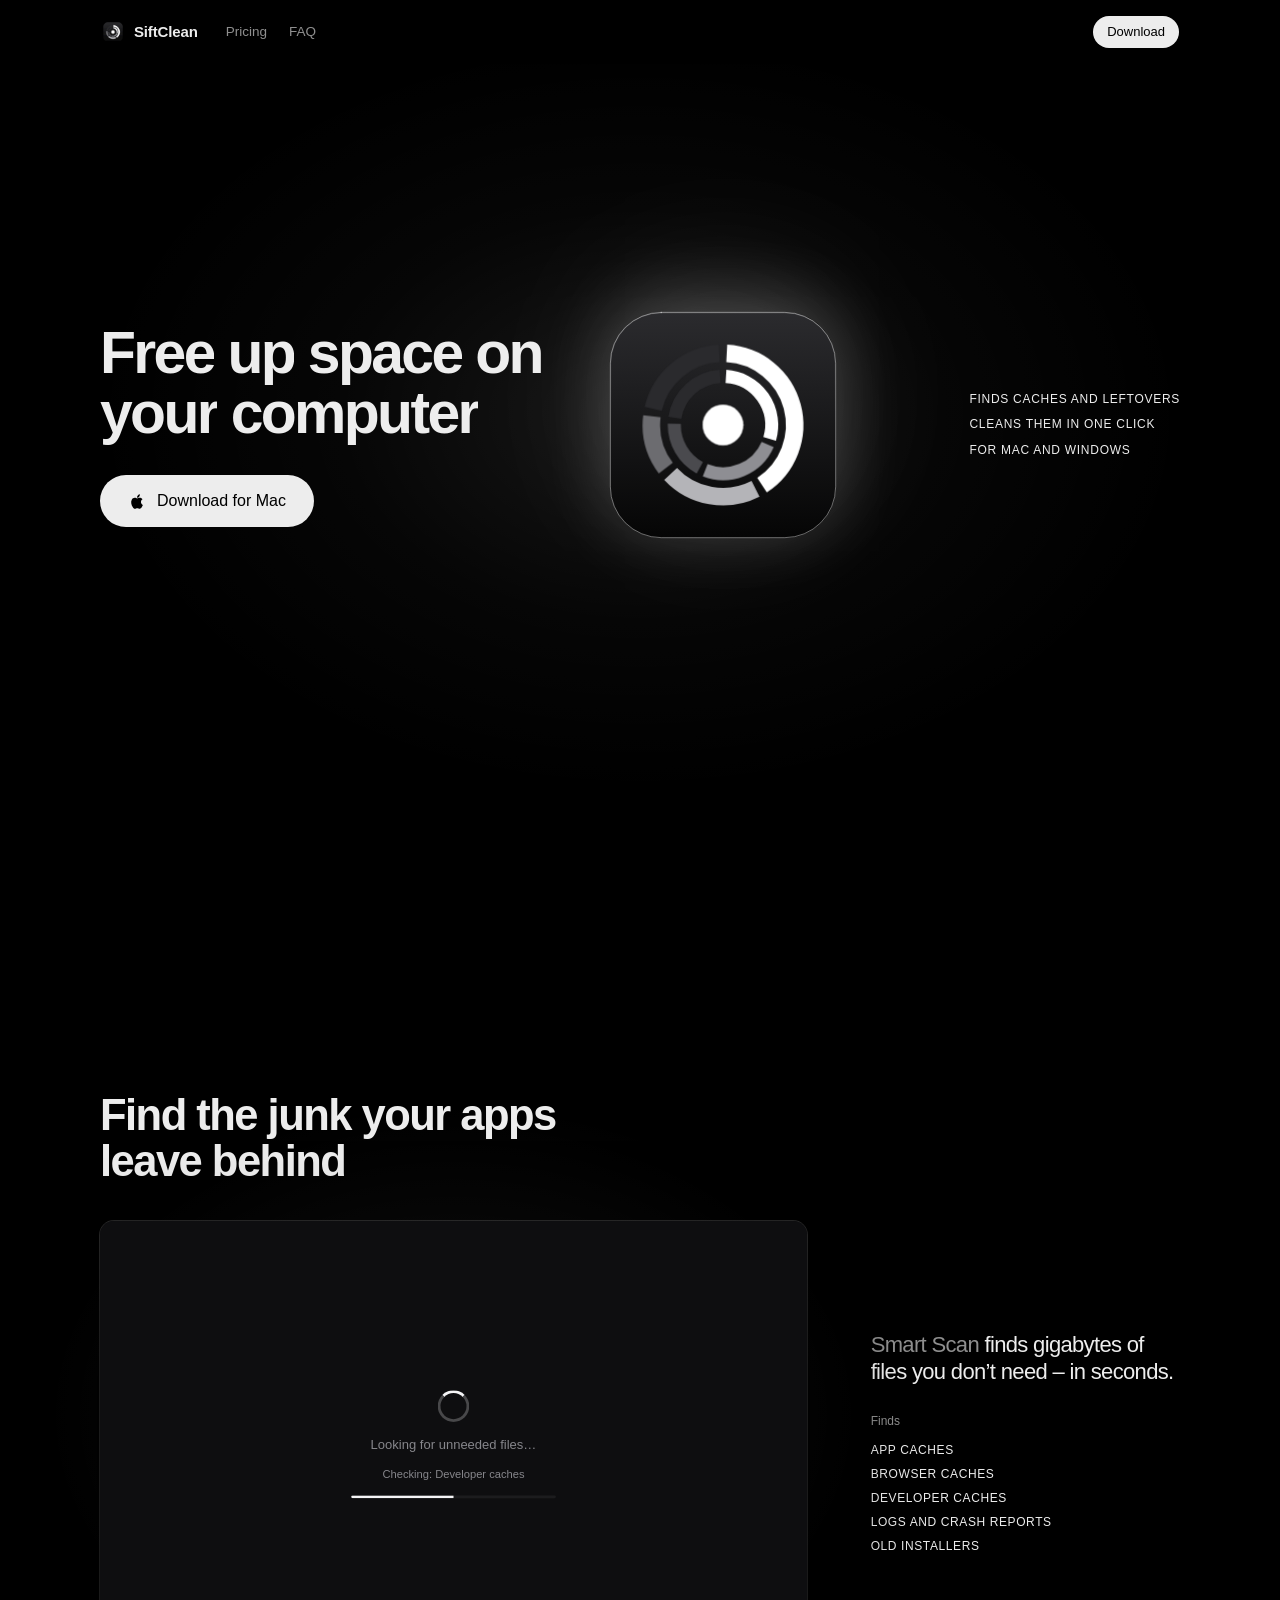
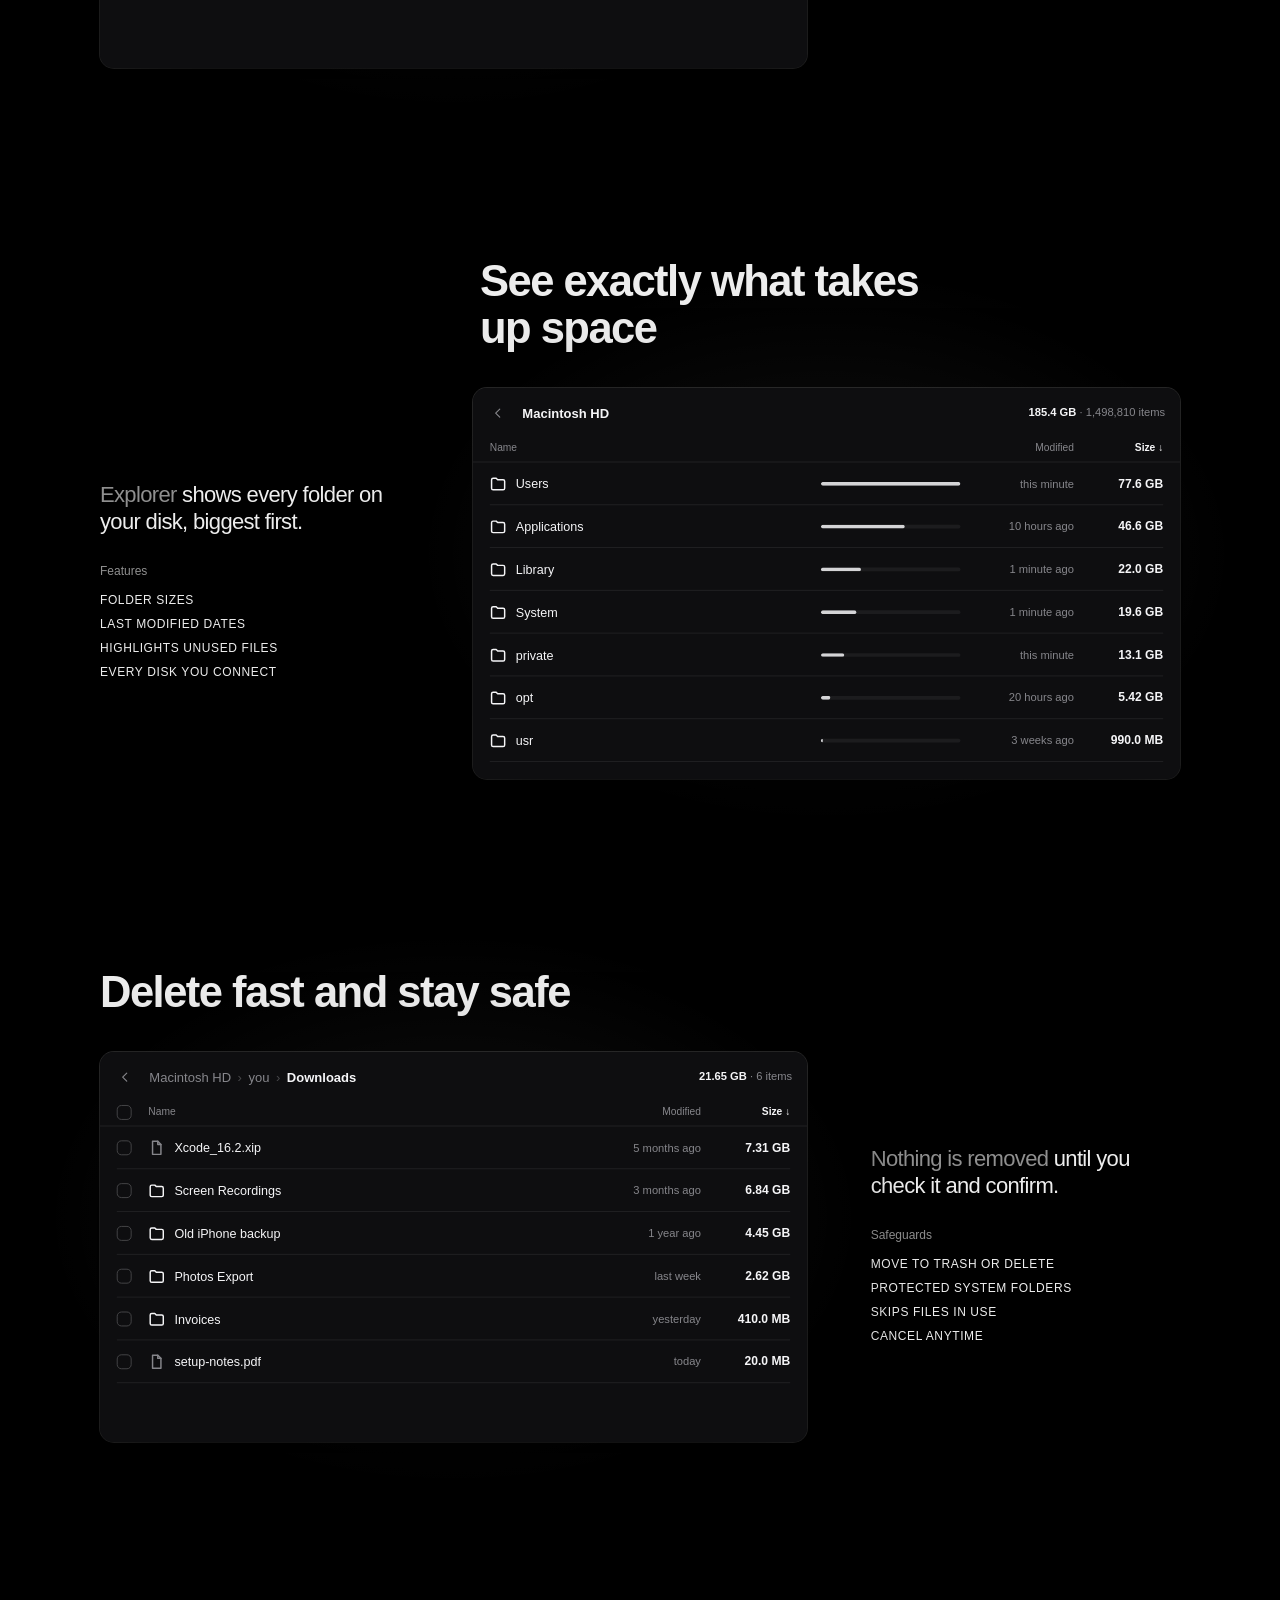
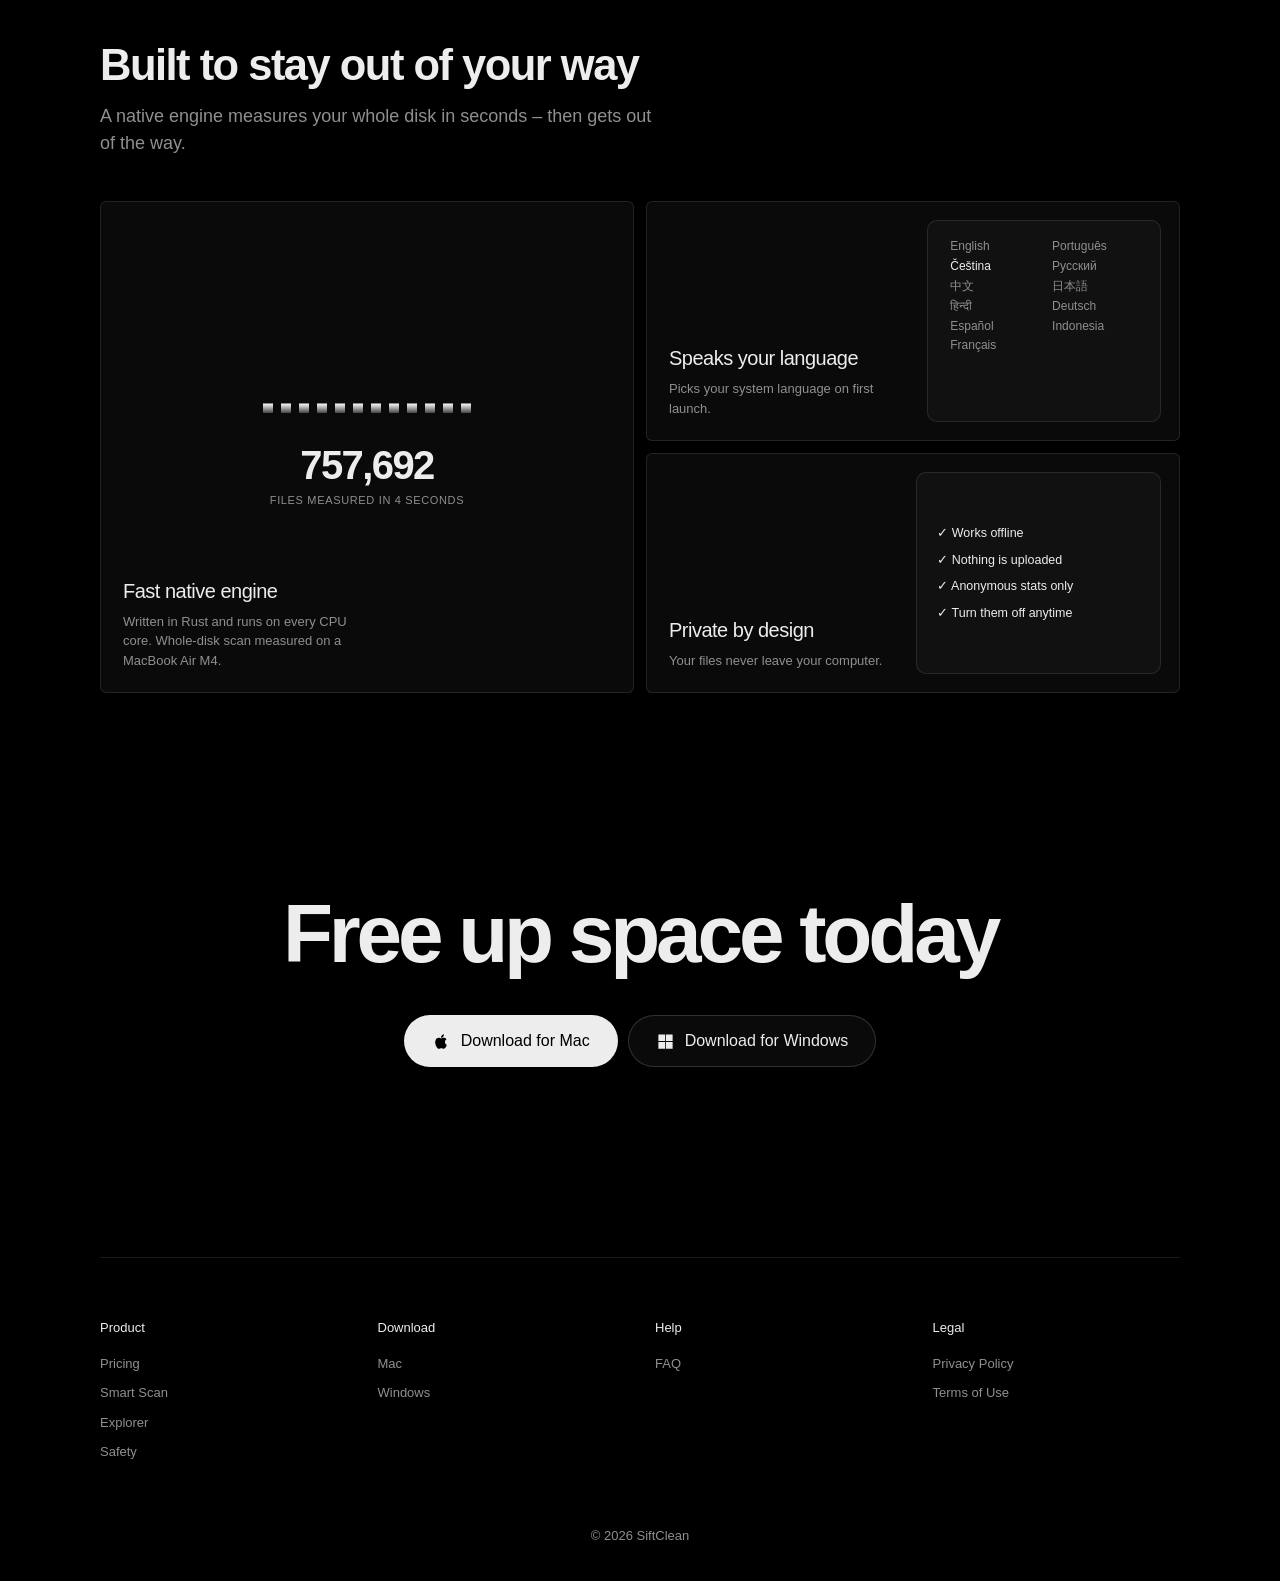
==== commit 7f713121: "update" ====
--- a/index.html
+++ b/index.html
@@ -16,10 +16,10 @@
 </head>
 <body>
   <header class="nav" id="nav">
-    <a class="brand" href="index.html"><img src="assets/icon.png" alt=""><span>SiftClean</span></a>
+    <a class="brand" href="./"><img src="assets/icon.png" alt=""><span>SiftClean</span></a>
     <nav class="links">
-      <a href="pricing.html">Pricing</a>
-      <a href="faq.html">FAQ</a>
+      <a href="pricing">Pricing</a>
+      <a href="faq">FAQ</a>
     </nav>
     <a class="pill solid small nav-dl" href="#">Download</a>
   </header>
@@ -29,7 +29,7 @@
       <div class="hero-copy">
         <h1 class="split">Free up space on your computer</h1>
         <div class="get rise" style="--d:.55s">
-          <a class="pill solid dl primary-dl" data-platform="mac" href="#">
+          <a class="pill solid big dl primary-dl" data-platform="mac" href="#">
             <span class="os-mac"><svg viewBox="0 0 24 24" class="fillicon"><path d="M16.37 12.6c-.02-2.3 1.88-3.4 1.96-3.46-1.07-1.56-2.73-1.78-3.32-1.8-1.41-.14-2.76.83-3.48.83-.72 0-1.82-.81-3-.79-1.54.02-2.97.9-3.76 2.28-1.6 2.78-.41 6.9 1.15 9.16.76 1.1 1.67 2.34 2.86 2.3 1.15-.05 1.58-.74 2.97-.74 1.38 0 1.77.74 2.98.72 1.23-.02 2.01-1.12 2.76-2.23.87-1.28 1.23-2.52 1.25-2.58-.03-.01-2.4-.92-2.42-3.66zM14.1 5.86c.63-.77 1.06-1.83.94-2.89-.91.04-2.01.61-2.67 1.37-.58.67-1.1 1.76-.96 2.8 1.02.08 2.06-.52 2.69-1.28z"/></svg></span>
             <span class="os-win"><svg viewBox="0 0 24 24" class="fillicon"><path d="M3 3h8.5v8.5H3zM12.5 3H21v8.5h-8.5zM3 12.5h8.5V21H3zM12.5 12.5H21V21h-8.5z"/></svg></span>
             <span class="dl-label">Download for Mac</span>
@@ -107,10 +107,11 @@
 
     <section class="more wrap">
       <h2 class="reveal">Built to stay out of your way</h2>
+      <p class="section-lead reveal">A native engine measures your whole disk in seconds – then gets out of the way.</p>
       <div class="bento">
         <div class="tile big reveal" id="speedTile">
-          <div class="speed-art" aria-hidden="true"><div class="cores"></div><div class="count mono"><b id="fileCount">0</b><span>files measured</span></div></div>
-          <div class="tile-copy"><b>Native scan engine</b><span>Reads your whole disk in parallel, on every CPU core.</span></div>
+          <div class="speed-art" aria-hidden="true"><div class="cores"></div><div class="count mono"><b id="fileCount">0</b><span>files measured in 4 seconds</span></div></div>
+          <div class="tile-copy"><b>Fast native engine</b><span>Written in Rust and runs on every CPU core. Whole-disk scan measured on a MacBook Air M4.</span></div>
         </div>
         <div class="tile reveal">
           <div class="tile-copy"><b>Speaks your language</b><span>Picks your system language on first launch.</span></div>
@@ -126,8 +127,8 @@
     <section class="cta-final wrap" id="download">
       <h2 class="reveal">Free up space today</h2>
       <div class="cta reveal">
-        <a class="pill solid dl" data-platform="mac" href="#"><svg viewBox="0 0 24 24" class="fillicon"><path d="M16.37 12.6c-.02-2.3 1.88-3.4 1.96-3.46-1.07-1.56-2.73-1.78-3.32-1.8-1.41-.14-2.76.83-3.48.83-.72 0-1.82-.81-3-.79-1.54.02-2.97.9-3.76 2.28-1.6 2.78-.41 6.9 1.15 9.16.76 1.1 1.67 2.34 2.86 2.3 1.15-.05 1.58-.74 2.97-.74 1.38 0 1.77.74 2.98.72 1.23-.02 2.01-1.12 2.76-2.23.87-1.28 1.23-2.52 1.25-2.58-.03-.01-2.4-.92-2.42-3.66zM14.1 5.86c.63-.77 1.06-1.83.94-2.89-.91.04-2.01.61-2.67 1.37-.58.67-1.1 1.76-.96 2.8 1.02.08 2.06-.52 2.69-1.28z"/></svg>Download for Mac</a>
-        <a class="pill ghost dl" data-platform="win" href="#"><svg viewBox="0 0 24 24" class="fillicon"><path d="M3 3h8.5v8.5H3zM12.5 3H21v8.5h-8.5zM3 12.5h8.5V21H3zM12.5 12.5H21V21h-8.5z"/></svg>Download for Windows</a>
+        <a class="pill solid big dl" data-platform="mac" href="#"><svg viewBox="0 0 24 24" class="fillicon"><path d="M16.37 12.6c-.02-2.3 1.88-3.4 1.96-3.46-1.07-1.56-2.73-1.78-3.32-1.8-1.41-.14-2.76.83-3.48.83-.72 0-1.82-.81-3-.79-1.54.02-2.97.9-3.76 2.28-1.6 2.78-.41 6.9 1.15 9.16.76 1.1 1.67 2.34 2.86 2.3 1.15-.05 1.58-.74 2.97-.74 1.38 0 1.77.74 2.98.72 1.23-.02 2.01-1.12 2.76-2.23.87-1.28 1.23-2.52 1.25-2.58-.03-.01-2.4-.92-2.42-3.66zM14.1 5.86c.63-.77 1.06-1.83.94-2.89-.91.04-2.01.61-2.67 1.37-.58.67-1.1 1.76-.96 2.8 1.02.08 2.06-.52 2.69-1.28z"/></svg>Download for Mac</a>
+        <a class="pill ghost big dl" data-platform="win" href="#"><svg viewBox="0 0 24 24" class="fillicon"><path d="M3 3h8.5v8.5H3zM12.5 3H21v8.5h-8.5zM3 12.5h8.5V21H3zM12.5 12.5H21V21h-8.5z"/></svg>Download for Windows</a>
       </div>
       <div class="social mono hidden" id="publicStats"></div>
     </section>
@@ -135,10 +136,10 @@
 
   <footer class="footer wrap">
     <div class="foot-cols">
-      <div><b>Product</b><a href="pricing.html">Pricing</a><a href="index.html#smart-scan">Smart Scan</a><a href="index.html#explorer">Explorer</a><a href="index.html#safety">Safety</a></div>
+      <div><b>Product</b><a href="pricing">Pricing</a><a href="./#smart-scan">Smart Scan</a><a href="./#explorer">Explorer</a><a href="./#safety">Safety</a></div>
       <div><b>Download</b><a class="dl" data-platform="mac" href="#">Mac</a><a class="dl" data-platform="win" href="#">Windows</a></div>
-      <div><b>Help</b><a href="faq.html">FAQ</a><a data-contact-line data-contact href="#">Contact</a></div>
-      <div><b>Legal</b><a href="privacy.html">Privacy Policy</a><a href="terms.html">Terms of Use</a></div>
+      <div><b>Help</b><a href="faq">FAQ</a><a data-contact-line data-contact href="#">Contact</a></div>
+      <div><b>Legal</b><a href="privacy">Privacy Policy</a><a href="terms">Terms of Use</a></div>
     </div>
     <div class="foot-bottom"><span class="copy">© 2026 SiftClean</span></div>
   </footer>
--- a/css/site.css
+++ b/css/site.css
@@ -254,3 +254,6 @@
 .nf-code .logo-anim { width: .95em; height: .95em; }
 .nf .cta { margin-top: 8px; }
 .nf + .footer { border-top: none; padding-top: 0; }
+.pill.big { height: 52px; padding: 0 28px; font-size: 16px; gap: 10px; }
+.pill.big svg { width: 19px; height: 19px; }
+.more .section-lead { color: var(--muted); font-size: 18px; margin: 14px 0 0; max-width: 560px; }
--- a/css/demos.css
+++ b/css/demos.css
@@ -132,3 +132,6 @@
   .aw-scat, #exList .aw-row, .rbar i, .aw-row.del { transition: none; }
   #speedTile.play .cores i { animation: none; transform: scaleY(.6); }
 }
+.aw-cursor { position: absolute; z-index: 6; left: 600px; top: 380px; width: 18px; height: 18px; margin: -9px 0 0 -9px; border-radius: 50%; background: #f5f5f7; box-shadow: 0 0 0 6px rgba(245, 245, 247, .18), 0 4px 14px rgba(0, 0, 0, .5); opacity: 0; pointer-events: none; transition: left .8s cubic-bezier(.45, 0, .2, 1), top .8s cubic-bezier(.45, 0, .2, 1), opacity .3s, transform .15s; }
+.aw-cursor.on { opacity: 1; }
+.aw-cursor.press { transform: scale(.65); }
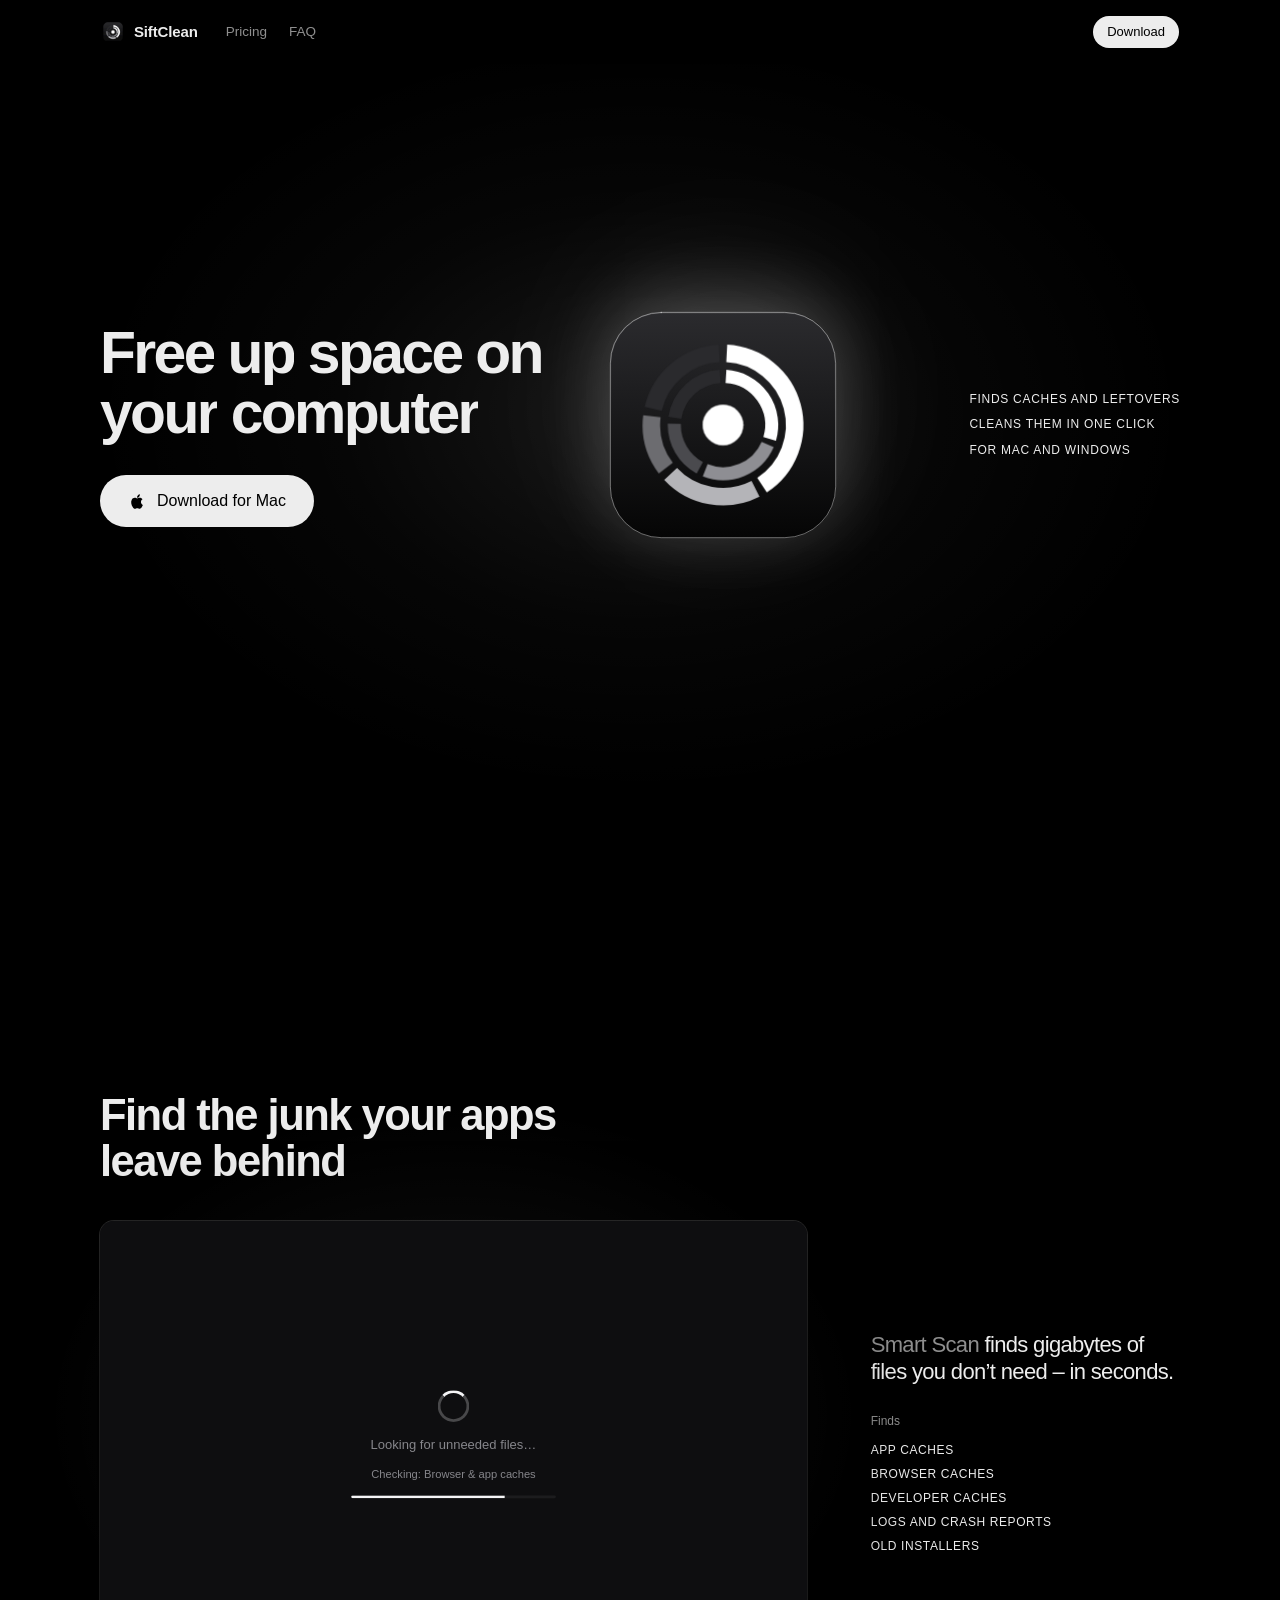
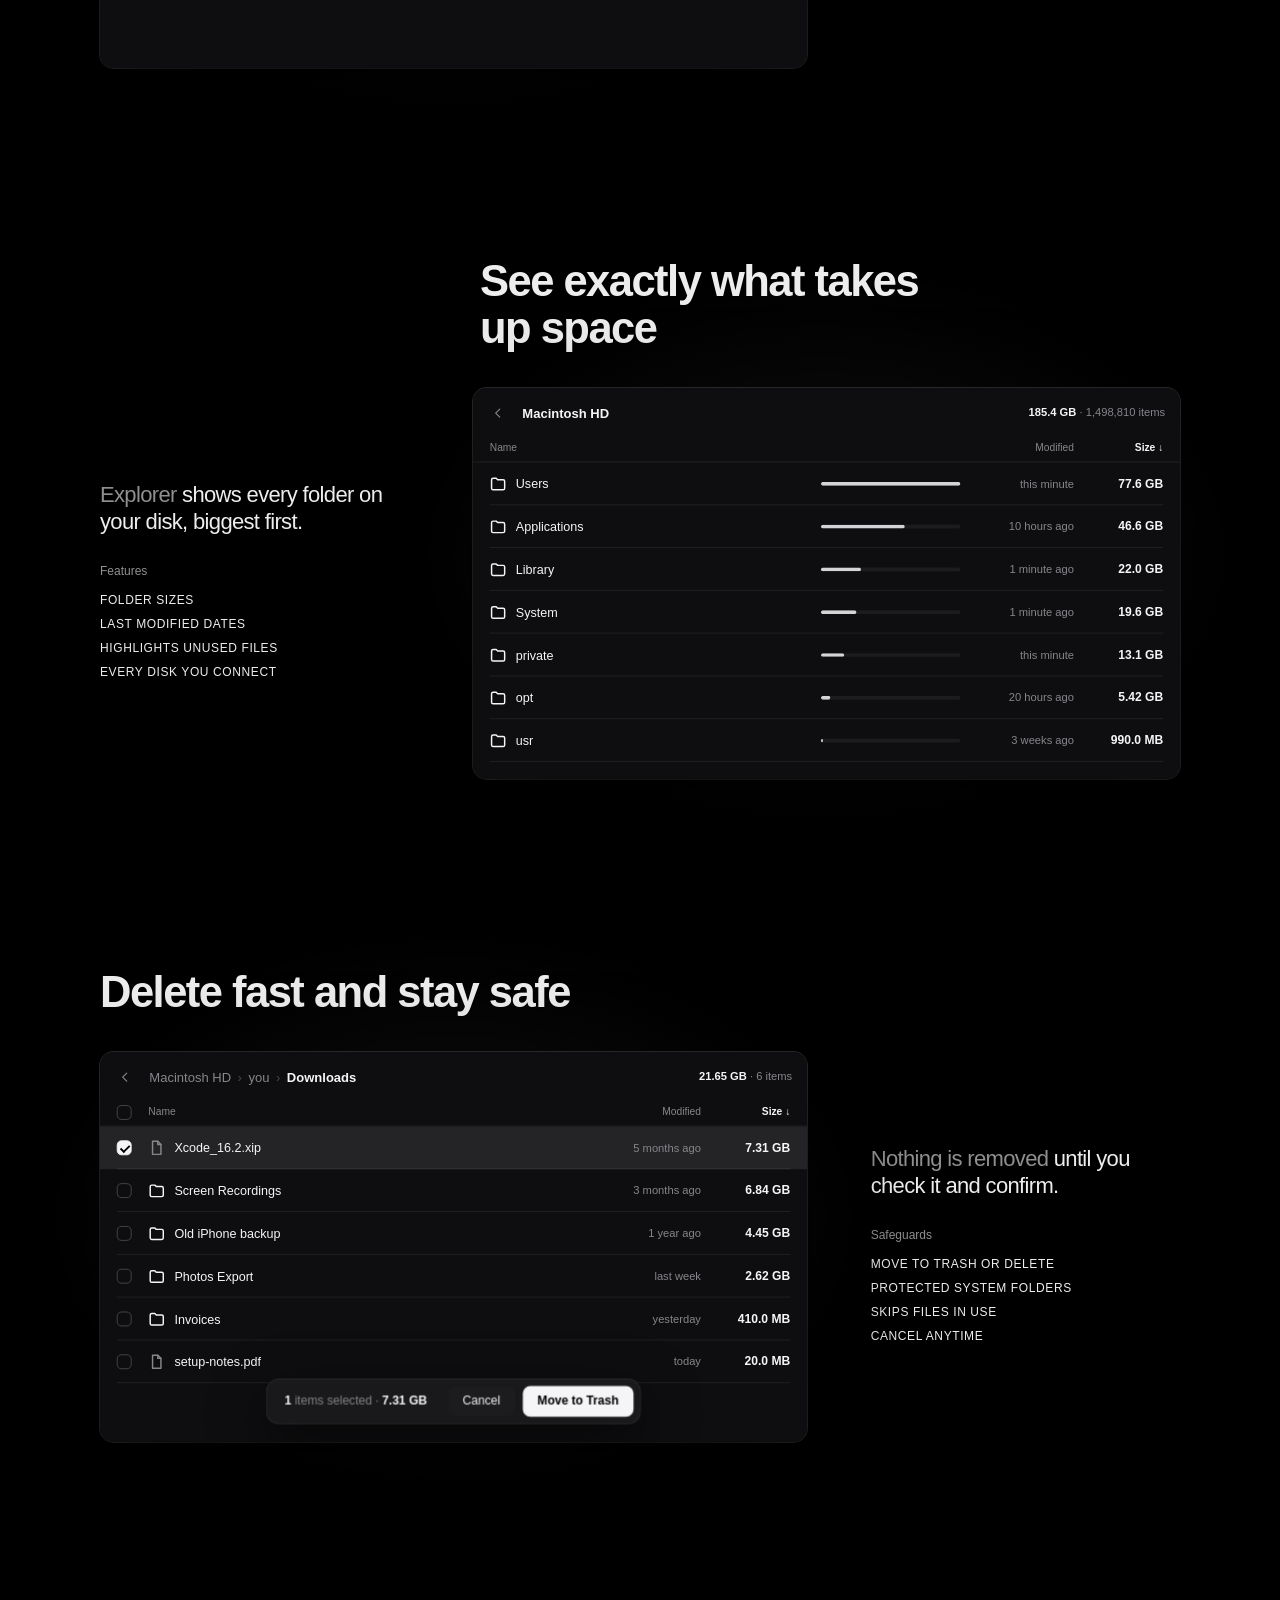
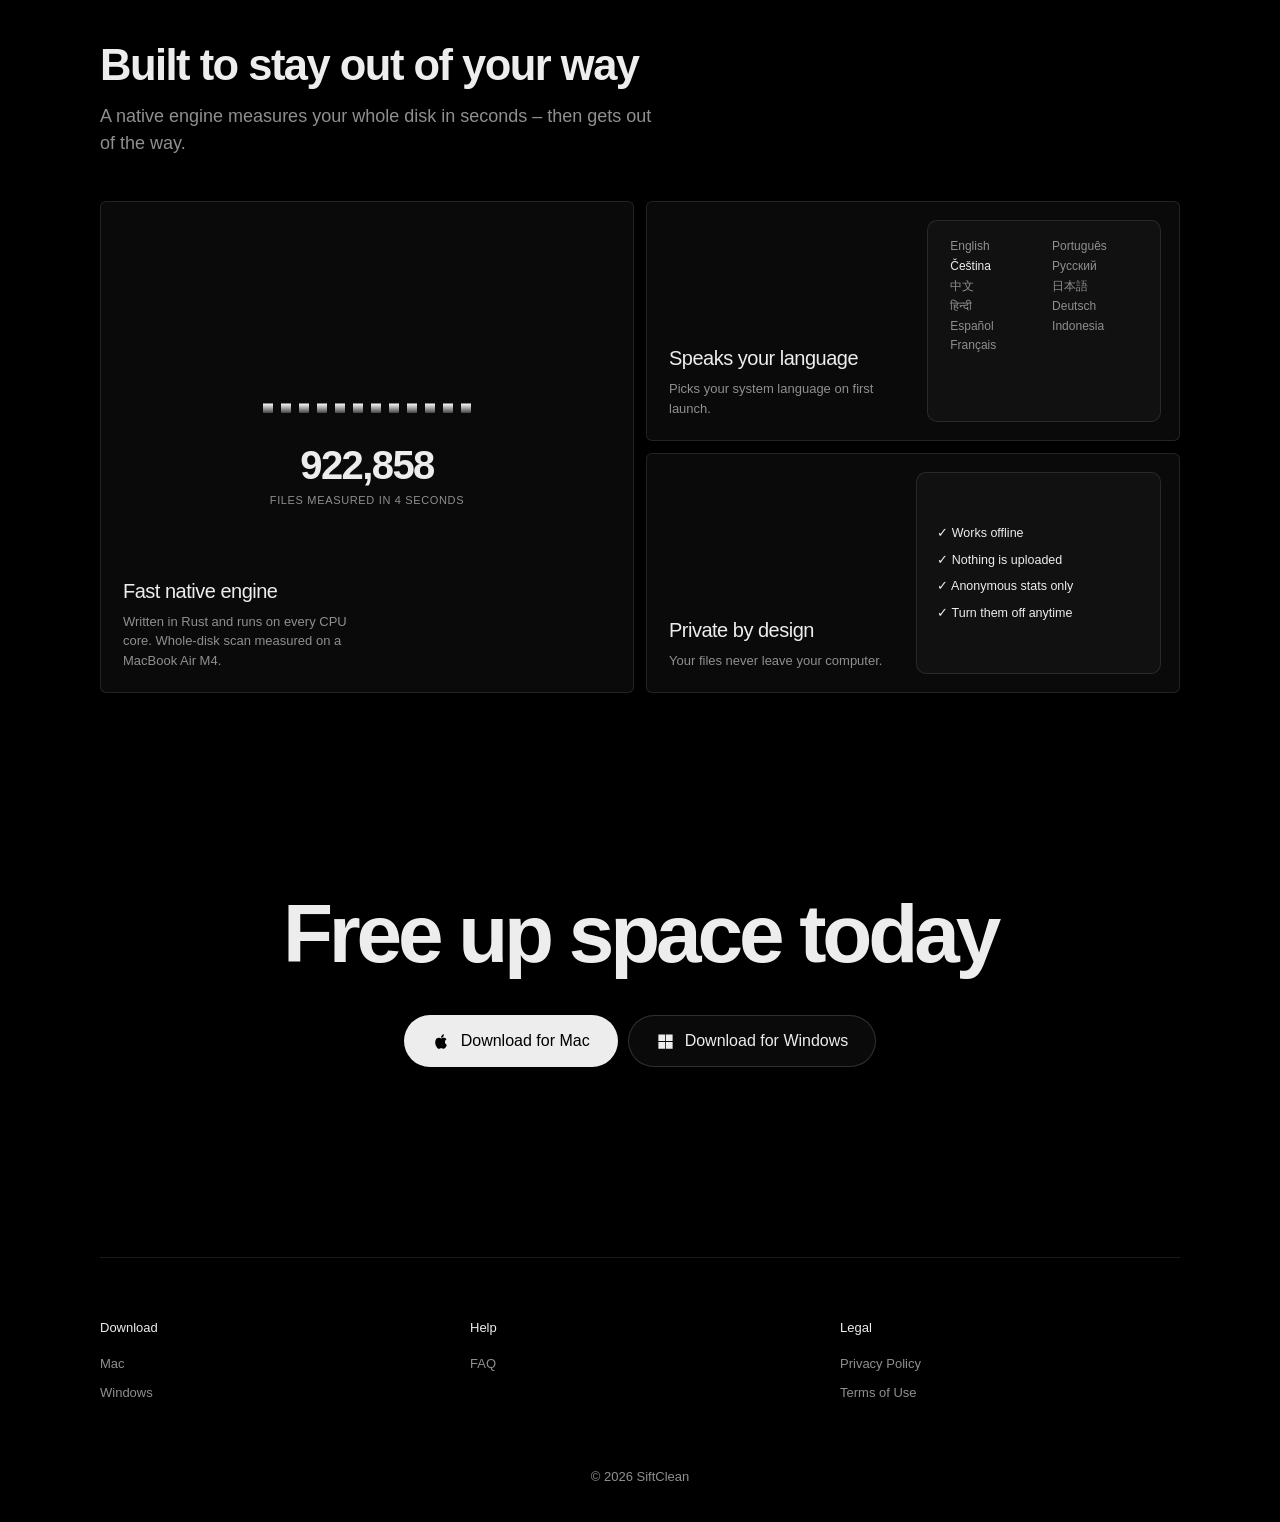
==== commit 6613bd7d: "update" ====
--- a/index.html
+++ b/index.html
@@ -136,7 +136,6 @@
 
   <footer class="footer wrap">
     <div class="foot-cols">
-      <div><b>Product</b><a href="pricing">Pricing</a><a href="./#smart-scan">Smart Scan</a><a href="./#explorer">Explorer</a><a href="./#safety">Safety</a></div>
       <div><b>Download</b><a class="dl" data-platform="mac" href="#">Mac</a><a class="dl" data-platform="win" href="#">Windows</a></div>
       <div><b>Help</b><a href="faq">FAQ</a><a data-contact-line data-contact href="#">Contact</a></div>
       <div><b>Legal</b><a href="privacy">Privacy Policy</a><a href="terms">Terms of Use</a></div>
--- a/css/site.css
+++ b/css/site.css
@@ -92,7 +92,7 @@
 .social { display: flex; gap: 48px; justify-content: center; margin-top: 56px; font-size: 12px; text-transform: uppercase; letter-spacing: .06em; color: var(--muted); }
 .social b { display: block; margin-bottom: 4px; color: var(--text); font-size: 30px; font-weight: 600; line-height: 1.1; letter-spacing: -.035em; text-transform: none; }
 .footer { padding: 60px 0 36px; border-top: 1px solid var(--line); font-size: 13px; color: var(--muted); }
-.foot-cols { display: grid; grid-template-columns: repeat(4, 1fr); gap: 30px; }
+.foot-cols { display: grid; grid-template-columns: repeat(3, 1fr); gap: 30px; }
 .foot-cols div { display: flex; flex-direction: column; gap: 10px; align-items: flex-start; }
 .foot-cols b { color: var(--text); font-weight: 500; margin-bottom: 6px; }
 .foot-cols a { transition: color .2s; }
